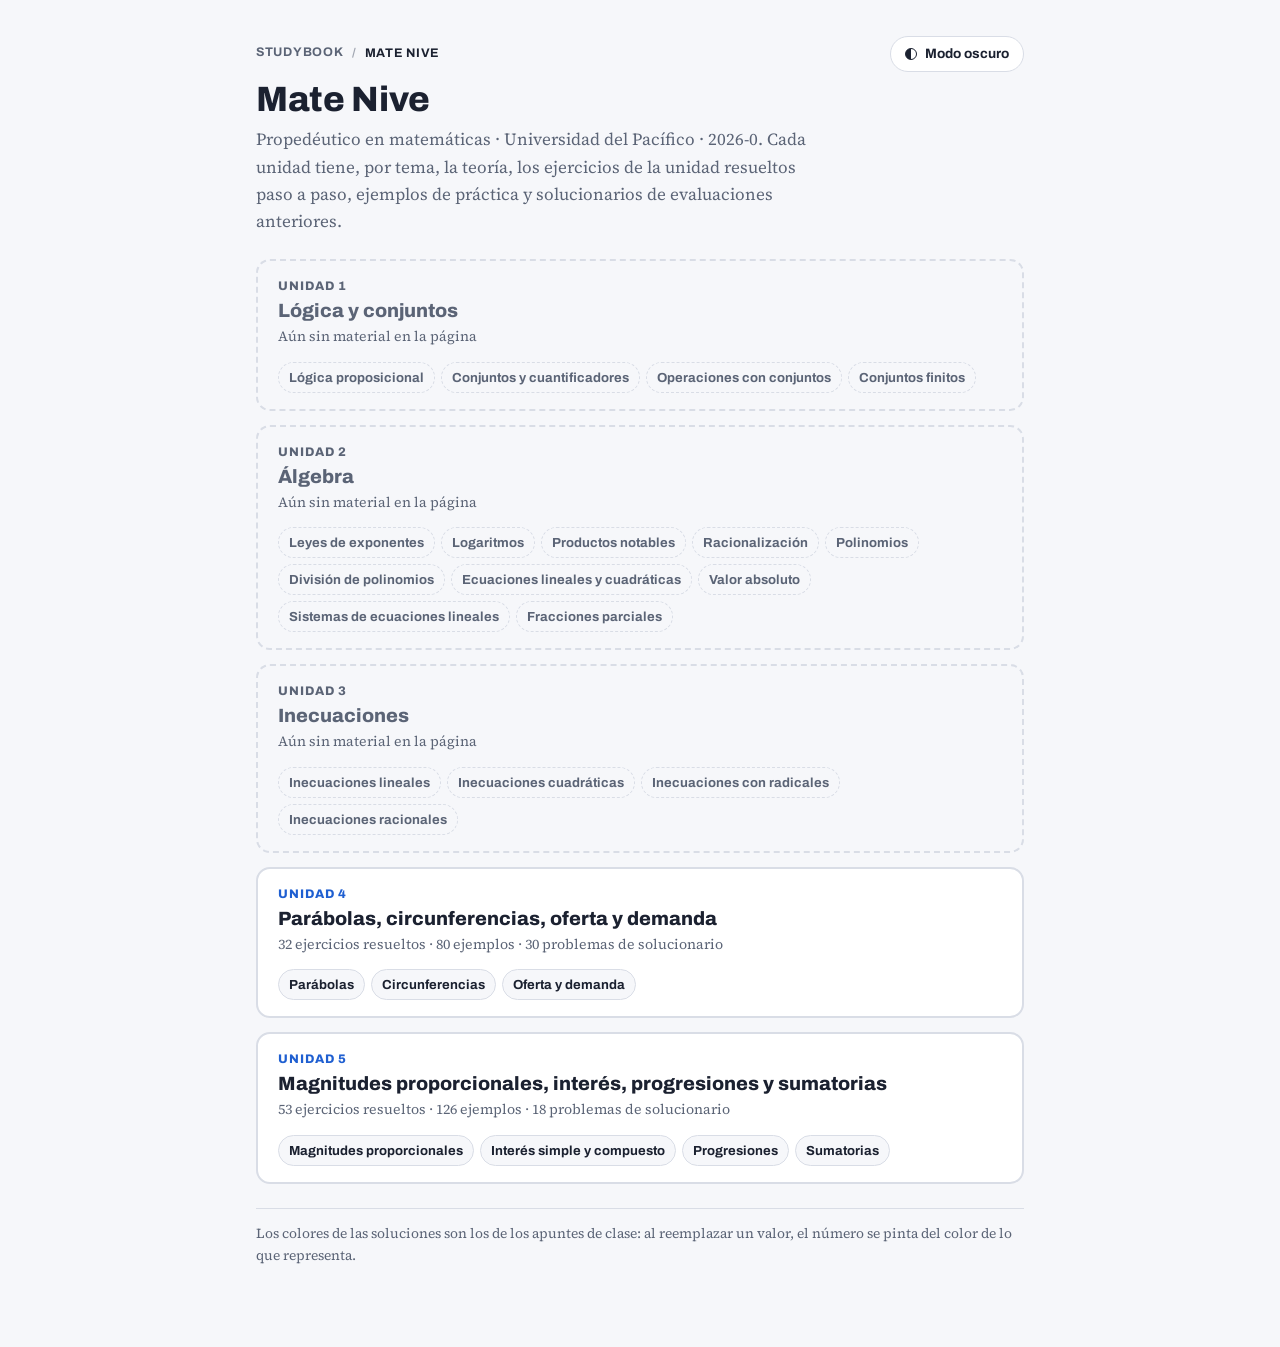
==== docs/mate-nive/index.html @ cac7fc8d "Crear Studybook: portada de cursos, Mate Nive por unidades y Unidad 5 completa con progresiones y su" ====
<!doctype html>
<html lang="es">
<head>
<meta charset="utf-8">
<meta name="viewport" content="width=device-width, initial-scale=1">
<title>Mate Nive · Studybook</title>
<meta name="description" content="Mate Nive (propedéutico en matemáticas 2026-0): unidades con teoría, ejercicios resueltos paso a paso con los colores de clase, ejemplos de práctica y solucionarios de evaluaciones anteriores.">
<meta name="author" content="Jose Vergara">
<meta name="robots" content="index, follow">
<link rel="canonical" href="https://divorcedlance.github.io/studybook/mate-nive/">
<meta name="theme-color" content="#f6f7fa" id="meta-theme">
<link rel="icon" href="../assets/favicon.svg" type="image/svg+xml">
<link rel="icon" href="../assets/favicon-32.png" type="image/png" sizes="32x32">
<link rel="apple-touch-icon" href="../assets/apple-touch-icon.png">
<link rel="manifest" href="../site.webmanifest">
<meta property="og:type" content="website">
<meta property="og:locale" content="es_PE">
<meta property="og:site_name" content="Studybook">
<meta property="og:title" content="Mate Nive · Studybook">
<meta property="og:description" content="Propedéutico en matemáticas 2026-0: teoría, ejercicios resueltos, ejemplos y solucionarios por unidad.">
<meta property="og:url" content="https://divorcedlance.github.io/studybook/mate-nive/">
<meta property="og:image" content="https://divorcedlance.github.io/studybook/assets/og-image.png">
<meta property="og:image:width" content="1200">
<meta property="og:image:height" content="630">
<meta property="og:image:alt" content="Studybook: teoría, ejercicios resueltos y solucionarios">
<meta name="twitter:card" content="summary_large_image">
<meta name="twitter:title" content="Mate Nive · Studybook">
<meta name="twitter:description" content="Propedéutico en matemáticas 2026-0: teoría, ejercicios resueltos, ejemplos y solucionarios por unidad.">
<meta name="twitter:image" content="https://divorcedlance.github.io/studybook/assets/og-image.png">
<link rel="preconnect" href="https://fonts.googleapis.com">
<link rel="stylesheet" href="https://fonts.googleapis.com/css2?family=Archivo:wght@500;700;800&family=Source+Serif+4:ital,opsz,wght@0,8..60,400;0,8..60,600;1,8..60,400&display=swap">
<link rel="stylesheet" href="../css/study.css">
<script>
var t='light';try{var g=localStorage.getItem('tema');if(g==='light'||g==='dark')t=g;}catch(e){}document.documentElement.setAttribute('data-theme',t);
</script>
</head>
<body>
<div class="wrap">
<header>
  <div class="top">
    <nav class="crumbs" aria-label="Ruta"><a href="../index.html">Studybook</a><span class="sep" aria-hidden="true">/</span><span aria-current="page">Mate Nive</span></nav>
    <button class="theme-btn" id="theme-btn" type="button"><span class="ic" aria-hidden="true"></span><span id="theme-txt">Modo oscuro</span></button>
  </div>
  <h1>Mate Nive</h1>
  <p class="lead">Propedéutico en matemáticas · Universidad del Pacífico · 2026-0. Cada unidad tiene, por tema, la teoría, los ejercicios de la unidad resueltos paso a paso, ejemplos de práctica y solucionarios de evaluaciones anteriores.</p>
</header>

<!-- sb:course-units --><ol class="ucards"><li class="ucard soon"><div class="ucard-main"><span class="u-n">Unidad 1</span><span class="u-title">Lógica y conjuntos</span><span class="u-meta">Aún sin material en la página</span></div><ul class="u-topics"><li><span>Lógica proposicional</span></li><li><span>Conjuntos y cuantificadores</span></li><li><span>Operaciones con conjuntos</span></li><li><span>Conjuntos finitos</span></li></ul></li><li class="ucard soon"><div class="ucard-main"><span class="u-n">Unidad 2</span><span class="u-title">Álgebra</span><span class="u-meta">Aún sin material en la página</span></div><ul class="u-topics"><li><span>Leyes de exponentes</span></li><li><span>Logaritmos</span></li><li><span>Productos notables</span></li><li><span>Racionalización</span></li><li><span>Polinomios</span></li><li><span>División de polinomios</span></li><li><span>Ecuaciones lineales y cuadráticas</span></li><li><span>Valor absoluto</span></li><li><span>Sistemas de ecuaciones lineales</span></li><li><span>Fracciones parciales</span></li></ul></li><li class="ucard soon"><div class="ucard-main"><span class="u-n">Unidad 3</span><span class="u-title">Inecuaciones</span><span class="u-meta">Aún sin material en la página</span></div><ul class="u-topics"><li><span>Inecuaciones lineales</span></li><li><span>Inecuaciones cuadráticas</span></li><li><span>Inecuaciones con radicales</span></li><li><span>Inecuaciones racionales</span></li></ul></li><li class="ucard"><a class="ucard-main" href="unidad-4.html"><span class="u-n">Unidad 4</span><span class="u-title">Parábolas, circunferencias, oferta y demanda</span><span class="u-meta">32 ejercicios resueltos · 80 ejemplos · 30 problemas de solucionario</span></a><ul class="u-topics"><li><a href="unidad-4.html#parabolas">Parábolas</a></li><li><a href="unidad-4.html#circunferencias">Circunferencias</a></li><li><a href="unidad-4.html#oferta-demanda">Oferta y demanda</a></li></ul></li><li class="ucard"><a class="ucard-main" href="unidad-5.html"><span class="u-n">Unidad 5</span><span class="u-title">Magnitudes proporcionales, interés, progresiones y sumatorias</span><span class="u-meta">53 ejercicios resueltos · 126 ejemplos · 18 problemas de solucionario</span></a><ul class="u-topics"><li><a href="unidad-5.html#magnitudes">Magnitudes proporcionales</a></li><li><a href="unidad-5.html#interes">Interés simple y compuesto</a></li><li><a href="unidad-5.html#progresiones">Progresiones</a></li><li><a href="unidad-5.html#sumatorias">Sumatorias</a></li></ul></li></ol><!-- /sb:course-units -->

<p class="foot">Los colores de las soluciones son los de los apuntes de clase: al reemplazar un valor, el número se pinta del color de lo que representa.</p>
</div>
<script src="../js/home.js"></script>
</body>
</html>
---- docs/css/study.css ----
/* Layout: columna de cuaderno (~800px). Arriba: selector de tema. Debajo: pestañas Teoría / Ejercicios. Colores = colores de los apuntes. */
:root{
  --paper:#f6f7fa; --sheet:#ffffff; --ink:#1b2130; --muted:#5b6476; --rule:#d9dde6; --grid:#e8ebf1;
  --blue:#1f5fd1; --orange:#e2670f; --purple:#8a2fb5; --green:#1d8a55; --magenta:#d21f8c; --red:#c42d3a; --amber:#a86a00;
  --yellow:#f2c200; --hl-yellow:#ffe45c; --hl-cyan:#8fe3f5;
  --blue-soft:#e6eefc; --red-soft:#fbe9eb; --amber-soft:#fbf1dc; --green-soft:#e3f4ea; --purple-soft:#f3e8f9;
  --f-display:"Archivo","Helvetica Neue",Arial,sans-serif;
  --f-body:"Source Serif 4",Georgia,"Times New Roman",serif;
  color-scheme:light;
}
@media (prefers-color-scheme: dark){:root:not([data-theme="light"]){
  --paper:#11141b; --sheet:#181c25; --ink:#e4e8f1; --muted:#9aa3b5; --rule:#2c3240; --grid:#232835;
  --blue:#6c9cff; --orange:#ff9a52; --purple:#c58af0; --green:#4fc78a; --magenta:#ff6fc2; --red:#ff7a84; --amber:#e9b24a;
  --yellow:#e9c13a; --hl-yellow:#6b5a12; --hl-cyan:#16525e;
  --blue-soft:#1b2a47; --red-soft:#3b1e23; --amber-soft:#362a12; --green-soft:#16301f; --purple-soft:#2e1f3b;
  color-scheme:dark}}
:root[data-theme="dark"]{
  --paper:#11141b; --sheet:#181c25; --ink:#e4e8f1; --muted:#9aa3b5; --rule:#2c3240; --grid:#232835;
  --blue:#6c9cff; --orange:#ff9a52; --purple:#c58af0; --green:#4fc78a; --magenta:#ff6fc2; --red:#ff7a84; --amber:#e9b24a;
  --yellow:#e9c13a; --hl-yellow:#6b5a12; --hl-cyan:#16525e;
  --blue-soft:#1b2a47; --red-soft:#3b1e23; --amber-soft:#362a12; --green-soft:#16301f; --purple-soft:#2e1f3b;
  color-scheme:dark}
*{box-sizing:border-box}
body{margin:0;background:var(--paper);color:var(--ink);font-family:var(--f-body);font-size:17px;line-height:1.6}
.wrap{max-width:800px;margin:0 auto;padding:36px 16px 80px;display:flex;flex-direction:column;gap:24px}
h1,h2,h3,h4,.label,button{font-family:var(--f-display)}
h1,h2,h3,h4{text-wrap:balance;margin:0}
h1{font-size:2.2rem;line-height:1.1;font-weight:800;letter-spacing:-.01em}
h2{font-size:1.5rem;font-weight:800}
h3{font-size:1.12rem;font-weight:700}
h4{font-size:1rem;font-weight:700}
p{margin:0}
.label{font-size:.75rem;letter-spacing:.08em;text-transform:uppercase;color:var(--muted);font-weight:700}
.lead{color:var(--muted);max-width:64ch}
header{display:flex;flex-direction:column;gap:8px}
.top{display:flex;flex-wrap:wrap;align-items:center;justify-content:space-between;gap:8px 16px}
.theme-btn{all:unset;box-sizing:border-box;cursor:pointer;display:inline-flex;align-items:center;gap:8px;font-family:var(--f-display);font-weight:700;font-size:.85rem;color:var(--ink);background:var(--sheet);border:1.5px solid var(--rule);border-radius:999px;padding:6px 14px}
.theme-btn:hover{border-color:var(--muted)}
.theme-btn:focus-visible{outline:2px solid var(--blue);outline-offset:2px}
.theme-btn .ic{width:12px;height:12px;border-radius:50%;border:1.5px solid var(--ink);background:linear-gradient(90deg,var(--ink) 50%,transparent 50%)}

.topics{display:flex;gap:12px}
.topics .topic{flex:1 1 0;max-width:calc((100% - 24px)/3)}
.units{display:flex;gap:6px;background:var(--sheet);border:1px solid var(--rule);border-radius:12px;padding:5px}
.unit{all:unset;box-sizing:border-box;cursor:pointer;flex:1 1 0;display:flex;flex-direction:column;gap:1px;padding:8px 14px;border-radius:9px;min-width:0}
.unit .u-n{font-family:var(--f-display);font-weight:800;font-size:1rem}
.unit .u-t{font-size:.84rem;color:var(--muted)}
.unit:hover{background:var(--paper)}
.unit[aria-pressed="true"]{background:var(--ink);color:var(--paper)}
.unit[aria-pressed="true"] .u-t{color:var(--paper);opacity:.8}
.unit:focus-visible{outline:2px solid var(--blue);outline-offset:2px}
.topic{all:unset;box-sizing:border-box;cursor:pointer;background:var(--sheet);border:2px solid var(--rule);border-radius:12px;padding:14px 16px;display:flex;flex-direction:column;gap:4px;min-width:0}
.topic .t-name{font-weight:800;font-size:1.08rem}
.topic .t-sub{font-family:var(--f-body);font-size:.88rem;color:var(--muted)}
.topic:hover{border-color:var(--muted)}
.topic:focus-visible{outline:2px solid var(--blue);outline-offset:2px}
.topic[aria-pressed="true"]{border-color:var(--ink);box-shadow:0 3px 0 var(--ink)}


.tabs{display:flex;gap:4px;border-bottom:2px solid var(--ink)}
.tab{all:unset;cursor:pointer;font-weight:700;font-size:.98rem;padding:9px 16px;border-radius:8px 8px 0 0;color:var(--muted);border:2px solid transparent;border-bottom:none;margin-bottom:-2px}
.tab[aria-selected="true"]{color:var(--ink);background:var(--paper);border-color:var(--ink);border-bottom:2px solid var(--paper)}
.tab:focus-visible{outline:2px solid var(--blue);outline-offset:2px}
.panel{display:flex;flex-direction:column;gap:18px}
.wrap>*,.panel>*{min-width:0;max-width:100%}
[hidden]{display:none!important}

.legend{display:flex;flex-wrap:wrap;gap:6px 16px;font-size:.9rem;color:var(--muted);background:var(--sheet);border:1px solid var(--rule);border-radius:10px;padding:10px 14px}
.legend span{display:inline-flex;align-items:center;gap:6px}
.dot{width:11px;height:11px;border-radius:50%;display:inline-block}
.sw{width:22px;height:12px;border-radius:3px;display:inline-block}
.legend .note{flex-basis:100%;display:block;color:var(--ink);font-size:.9rem}

.box{background:var(--sheet);border:1px solid var(--rule);border-radius:10px;padding:18px 20px;display:flex;flex-direction:column;gap:10px;min-width:0}
.box ol,.box ul{margin:0;padding-left:1.25em;display:flex;flex-direction:column;gap:6px}
.steps-box{background:var(--blue-soft);border-radius:10px;padding:14px 18px}
.steps-box ol{margin:0;padding-left:1.25em;display:flex;flex-direction:column;gap:4px}
.math{overflow-x:auto;overflow-y:hidden;max-width:100%}

article.ej{background:var(--sheet);border:1px solid var(--rule);border-radius:10px;padding:18px 20px 20px;display:flex;flex-direction:column;gap:12px;min-width:0;scroll-margin-top:16px}
.ej-head{display:flex;flex-wrap:wrap;align-items:baseline;gap:8px 12px}
.num{font-family:var(--f-display);font-weight:800;font-size:1.25rem}
.chip{font-family:var(--f-display);font-weight:700;font-size:.72rem;letter-spacing:.04em;text-transform:uppercase;padding:3px 9px;border-radius:999px;border:1px solid currentColor;white-space:nowrap}
.sim-btn{all:unset;box-sizing:border-box;cursor:pointer;margin-left:auto;font-family:var(--f-display);font-weight:700;font-size:.8rem;color:var(--blue);background:var(--blue-soft);border:1.5px solid transparent;border-radius:999px;padding:4px 12px;white-space:nowrap}
.sim-btn:hover{border-color:var(--blue)}
.sim-btn:focus-visible{outline:2px solid var(--blue);outline-offset:2px}
article.ej.flash{box-shadow:0 0 0 3px var(--blue)}
.tabs{overflow-x:auto;overflow-y:hidden}
.tab{white-space:nowrap}
.cc-sub{margin-top:10px;padding-top:12px;border-top:1px solid var(--rule);font-size:1.15rem}
.teo-btn{all:unset;box-sizing:border-box;cursor:pointer;margin-left:auto;font-family:var(--f-display);font-weight:700;font-size:.8rem;color:var(--purple);background:var(--purple-soft);border:1.5px solid transparent;border-radius:999px;padding:4px 12px;white-space:nowrap}
.teo-btn:hover,.teo-btn[aria-expanded="true"]{border-color:var(--purple)}
.teo-btn:focus-visible{outline:2px solid var(--purple);outline-offset:2px}
.head-btns{margin-left:auto;display:flex;flex-wrap:wrap;justify-content:flex-end;gap:6px}
.head-btns .teo-btn,.head-btns .sim-btn{margin-left:0}
.box > .box-link{align-self:flex-start;margin-left:0;margin-top:4px}
.ex-group{font-size:1.2rem;padding-top:14px;border-top:2px solid var(--ink);scroll-margin-top:16px}
.teo-card{position:fixed;z-index:60;width:min(460px,calc(100vw - 24px));max-height:min(70vh,580px);overflow:auto;background:var(--sheet);color:var(--ink);border:1.5px solid var(--purple);border-radius:12px;box-shadow:0 14px 36px rgba(15,20,30,.22);padding:12px 16px 14px;display:flex;flex-direction:column;gap:10px;font-size:.92rem}
.teo-card[hidden]{display:none!important}
.teo-card .teo-top{display:flex;align-items:center;justify-content:space-between;position:sticky;top:-12px;background:var(--sheet);padding-top:2px;z-index:1}
.teo-close{all:unset;cursor:pointer;font-size:1.4rem;line-height:1;padding:2px 8px;border-radius:6px;color:var(--muted)}
.teo-close:hover,.teo-close:focus-visible{color:var(--ink);outline:2px solid var(--purple)}
.teo-body{display:flex;flex-direction:column;gap:10px}
.teo-body section{display:flex;flex-direction:column;gap:8px}
.teo-body section + section{border-top:1px solid var(--rule);padding-top:10px}
.teo-body h2{font-size:1.05rem}
.teo-body ol,.teo-body ul{margin:0;padding-left:1.25em;display:flex;flex-direction:column;gap:4px}
.teo-card .teo-go{margin-left:0;align-self:flex-start}

.plan-box{border-left:3px solid var(--purple);background:var(--purple-soft);border-radius:0 8px 8px 0;padding:10px 14px}
.plan-box .plan-t{font-family:var(--f-display);font-weight:700;font-size:.85rem;color:var(--purple);margin-bottom:6px}
.plan-box ul{margin:0;padding-left:1.15em;display:flex;flex-direction:column;gap:6px}
/* tablas de magnitudes */
.mtab-wrap{overflow-x:auto;max-width:100%;display:flex;justify-content:center}
table.mtab{width:auto;min-width:0;margin:4px auto;font-size:.95rem}
.mtab th,.mtab td{padding:6px 12px;text-align:center;border-bottom:1px solid var(--rule);white-space:nowrap;vertical-align:bottom}
.mtab thead th{font-family:var(--f-display);font-size:.82rem;font-weight:700;text-transform:none;letter-spacing:0;color:var(--ink)}
.mtab .tag{display:block;font-size:.68rem;letter-spacing:.08em;font-weight:800;margin-bottom:2px}
.mtab .k-dp{color:var(--blue)} .mtab .k-ip{color:var(--orange)}
.mtab .box-ref{border:1.5px solid var(--ink);border-radius:4px;padding:2px 6px}
.mtab tbody th{font-family:var(--f-display);font-size:.82rem;color:var(--muted);text-align:left;white-space:nowrap;text-transform:none;letter-spacing:0}
/* lectura del enunciado */
.lect{background:var(--paper);border:1px solid var(--rule);border-radius:8px;padding:10px 14px;line-height:2;font-size:.97rem}
.u{padding:0 1px;border-bottom:2.5px solid currentColor}
.u-az{color:var(--blue)} .u-na{color:var(--orange)} .u-ve{color:var(--green)} .u-ma{color:var(--magenta)} .u-mo{color:var(--purple)}
.u .u{border-bottom-style:dotted}
.n{font-weight:700;border:1.5px solid currentColor;border-bottom-width:1.5px;border-radius:4px;padding:0 4px}
@media (max-width:560px){.mtab th,.mtab td{padding:5px 7px}.mtab thead th{font-size:.74rem}}
.chip.ok{color:var(--green);background:var(--green-soft)}
.chip.bad{color:var(--red);background:var(--red-soft)}
.chip.warnc{color:var(--amber);background:var(--amber-soft)}
.enun{color:var(--muted);font-style:italic;font-size:.95rem;border-left:3px solid var(--rule);padding-left:12px}
.sol{display:flex;flex-direction:column;gap:9px;min-width:0}
.paso{font-family:var(--f-display);font-weight:700;font-size:.93rem;letter-spacing:.01em;color:var(--muted);margin-top:6px}
.resp{background:var(--blue-soft);border-radius:8px;padding:10px 14px}
.resp b{display:block;font-family:var(--f-display);font-size:.76rem;letter-spacing:.06em;text-transform:uppercase;color:var(--blue);margin-bottom:2px}
.err{background:var(--red-soft);border-radius:8px;padding:10px 14px;font-size:.95rem}
.err b{color:var(--red);font-family:var(--f-display)}
.warn{background:var(--amber-soft);border-radius:8px;padding:10px 14px;font-size:.95rem}
.warn b{color:var(--amber);font-family:var(--f-display)}
.jump{display:flex;flex-wrap:wrap;gap:6px}
.jump button{all:unset;cursor:pointer;font-weight:700;font-size:.85rem;min-width:30px;text-align:center;padding:5px 8px;border-radius:6px;border:1.5px solid var(--rule);background:var(--sheet)}
.jump button.bad{border-color:var(--red);color:var(--red)}
.jump button.warnc{border-color:var(--amber);color:var(--amber)}
.jump button:hover,.jump button:focus-visible{outline:2px solid var(--blue);outline-offset:1px}
.tbl{overflow-x:auto}
table{border-collapse:collapse;width:100%;font-size:.93rem;min-width:520px}
th,td{text-align:left;vertical-align:top;padding:8px 10px;border-bottom:1px solid var(--rule)}
th{font-family:var(--f-display);font-size:.76rem;letter-spacing:.06em;text-transform:uppercase;color:var(--muted)}
td:first-child{white-space:nowrap;font-family:var(--f-display);font-weight:700}
.plot svg{display:block;width:100%;max-width:520px;height:auto;margin:4px auto 0}

/* dificultad */
.dif{display:inline-flex;align-items:flex-end;gap:2px;font-family:var(--f-display);font-weight:700;font-size:.72rem;letter-spacing:.04em;text-transform:uppercase;white-space:nowrap;color:var(--dc);align-self:center}
.dif i{display:inline-block;width:5px;border-radius:1.5px;background:var(--dc);opacity:.22}
.dif i:nth-child(1){height:6px} .dif i:nth-child(2){height:9px} .dif i:nth-child(3){height:12px;margin-right:5px}
.dif.d1 i:nth-child(1),.dif.d2 i:nth-child(-n+2),.dif.d3 i{opacity:1}
.dif.d1{--dc:var(--green)} .dif.d2{--dc:var(--amber)} .dif.d3{--dc:var(--red)}
.dif-leg{font-size:.85rem;color:var(--muted);display:flex;flex-wrap:wrap;align-items:center;gap:4px 10px;margin:0}
.dif-leg .dif-leg-t{font-weight:700;color:var(--ink)}
.dif-leg .it{display:inline-flex;align-items:center;gap:6px}
.box .dif-leg{margin-top:8px}
/* solucionarios */
.chip.src{color:var(--ink);background:var(--paper);border-color:var(--rule);text-transform:none;letter-spacing:.01em}
.grp-note{color:var(--muted);font-size:.9rem;margin-top:-6px}
.jump button.jump-g{font-weight:700;border-color:var(--ink)}
.enun table.mini{border-collapse:collapse;margin:8px 0;font-style:normal;width:auto;min-width:0}
.enun table.mini th{font-family:inherit;font-size:.9rem;text-transform:none;letter-spacing:0;font-weight:700;color:var(--ink);background:var(--paper)}
.enun table.mini th,.enun table.mini td{border:1px solid var(--rule);padding:3px 12px;text-align:center}
.tab-short{display:none}
/* aspa simple: x debajo de x², factores de c debajo de c; la factorización con su "= 0" alineado */
.aspa-wrap{overflow-x:auto;max-width:100%;display:flex;justify-content:center;padding-block:4px}
.aspa2{display:grid;grid-template-columns:repeat(6,auto);grid-template-rows:repeat(6,auto);column-gap:8px;row-gap:4px;align-items:center;font-size:1.08rem}
.aspa2 .a-pre{grid-column:1;grid-row:1;justify-self:end}
.aspa2 .a-lead{grid-column:2;grid-row:1;justify-self:center}
.aspa2 .a-mid{grid-column:3;grid-row:1;justify-self:center}
.aspa2 .a-c{grid-column:4;grid-row:1;justify-self:center}
.aspa2 .a-eq{grid-column:5;grid-row:1;justify-self:start}
.aspa2 .a-v1{grid-column:2;grid-row:2;justify-self:center}
.aspa2 .a-v2{grid-column:2;grid-row:3;justify-self:center}
.aspa2 svg.cross{grid-column:3;grid-row:2 / span 2;justify-self:center;width:54px;height:100%;min-height:46px}
.aspa2 svg.cross line{stroke:var(--muted);stroke-width:1.6}
.aspa2 .a-r1{grid-column:4;grid-row:2;justify-self:center}
.aspa2 .a-r2{grid-column:4;grid-row:3;justify-self:center}
.aspa2 .a-chk{grid-column:6;grid-row:2 / span 2;padding-left:20px;color:var(--muted);font-size:.92rem;white-space:nowrap}
.aspa2 .a-fac{grid-column:1 / 5;grid-row:4;justify-self:end;margin-top:8px}
.aspa2 .a-eq2{grid-column:5;grid-row:4;justify-self:start;margin-top:8px}
.aspa2 .a-roots{grid-column:1 / 6;grid-row:5;justify-self:center;margin-top:6px}
.aspa2 .a-pts{grid-column:1 / 6;grid-row:6;justify-self:center}
.math mjx-container[display="true"]{margin:.45em 0!important}
/* dibujos de planteamiento */
.fig{margin:4px 0;display:flex;flex-direction:column;align-items:center;gap:6px}
.fig svg.sk{width:100%;max-width:520px;height:auto;display:block}
.fig figcaption{font-size:.92rem;color:var(--muted);text-align:center;max-width:60ch}
svg.sk .sk-area{fill:var(--green);fill-opacity:.14;stroke:none}
svg.sk .sk-dato{fill:none;stroke:var(--magenta);stroke-width:4;stroke-linecap:round}
svg.sk .sk-thin{fill:none;stroke:var(--muted);stroke-width:1.4}
svg.sk .sk-dash{stroke:var(--muted);stroke-width:1.4;stroke-dasharray:5 4}
svg.sk .sk-radio{stroke:var(--blue);stroke-width:2;stroke-dasharray:5 4}
svg.sk line.sk-na{stroke:var(--orange);stroke-width:2.2}
svg.sk .sk-circ{fill:none;stroke:var(--ink);stroke-width:2}
svg.sk .sk-deck{stroke:var(--ink);stroke-width:5;stroke-linecap:round}
svg.sk .sk-torre{fill:var(--muted)}
svg.sk .sk-cable{fill:none;stroke:var(--ink);stroke-width:2.4}
svg.sk .sk-rio{fill:none;stroke:var(--blue);stroke-width:1.6;opacity:.6}
svg.sk .sk-dot-az{fill:var(--blue)} svg.sk .sk-dot-ma{fill:var(--magenta)} svg.sk .sk-dot-ink{fill:var(--ink)}
svg.sk .sk-t{font-family:var(--f-display);font-weight:700;font-size:16px;fill:var(--ink);paint-order:stroke;stroke:var(--sheet);stroke-width:4px;stroke-linejoin:round}
svg.sk .sk-var{font-style:italic;font-family:var(--f-body);font-size:19px}
svg.sk .sk-az{fill:var(--blue)} svg.sk text.sk-na{fill:var(--orange)} svg.sk .sk-ma{fill:var(--magenta)}
svg.sk .sk-ve{fill:var(--green)} svg.sk .sk-dt{fill:var(--magenta)}
svg.sk.sk-tl .sk-t{font-size:20px} svg.sk.sk-tl .sk-cap{font-size:17px}
.n{white-space:nowrap}
@media (max-width:560px){.mtab-wrap.d-only{display:none}}
svg.sk .sk-bar-az{fill:var(--blue);fill-opacity:.2;stroke:var(--blue);stroke-width:2}
svg.sk .sk-bar-na{fill:var(--orange);fill-opacity:.2;stroke:var(--orange);stroke-width:2}
svg.sk .sk-cap{font-size:14px;font-weight:600;fill:var(--muted)}
@media (max-width:600px){.aspa2 .a-chk{grid-column:1 / -1;grid-row:7;justify-self:center;padding-left:0;margin-top:6px;white-space:normal;text-align:center;width:0;min-width:100%}}
.t-az{color:var(--blue);font-weight:600} .t-na{color:var(--orange);font-weight:600} .t-mo{color:var(--purple);font-weight:600} .t-ve{color:var(--green);font-weight:600} .t-ma{color:var(--magenta);font-weight:600}
.hl-am{background:var(--hl-yellow);padding:0 3px;border-radius:3px} .hl-ce{background:var(--hl-cyan);padding:0 3px;border-radius:3px}
/* colores dentro de las fórmulas (MathJax SVG) */
mjx-container [fill="blue"]{fill:var(--blue)} mjx-container [stroke="blue"]{stroke:var(--blue)}
mjx-container [fill="darkorange"]{fill:var(--orange)} mjx-container [stroke="darkorange"]{stroke:var(--orange)}
mjx-container [fill="purple"]{fill:var(--purple)} mjx-container [stroke="purple"]{stroke:var(--purple)}
mjx-container [fill="green"]{fill:var(--green)} mjx-container [stroke="green"]{stroke:var(--green)}
mjx-container [fill="magenta"]{fill:var(--magenta)} mjx-container [stroke="magenta"]{stroke:var(--magenta)}
mjx-container rect[fill="yellow"]{fill:var(--hl-yellow)}
mjx-container rect[fill="cyan"]{fill:var(--hl-cyan)}
:focus-visible{outline:2px solid var(--blue);outline-offset:2px}
@media (max-width:480px){body{font-size:16px} h1{font-size:1.8rem} article.ej,.box{padding:14px} .tab{padding:8px 11px;font-size:.92rem}}
@media (prefers-reduced-motion: reduce){*{scroll-behavior:auto!important}}

/* ---------- fórmulas: versión de celular y ajuste de ancho ---------- */
.math.m-only{display:none}
.math.scrolls{-webkit-mask-image:linear-gradient(90deg,#000 calc(100% - 28px),transparent);mask-image:linear-gradient(90deg,#000 calc(100% - 28px),transparent);padding-bottom:4px}
/* ---------- tarjeta arrastrable ---------- */
.teo-card .teo-top{cursor:grab;user-select:none;-webkit-user-select:none;touch-action:none;gap:8px;justify-content:flex-start}
.teo-card.dragging .teo-top{cursor:grabbing}
.teo-card .teo-top .teo-close{margin-left:auto}
.teo-grip{width:14px;height:18px;flex:none;background-image:radial-gradient(circle,var(--muted) 1.4px,transparent 1.6px);background-size:7px 6px;opacity:.8}
.teo-hint{font-size:.72rem;color:var(--muted);font-family:var(--f-body);font-style:italic}
.teo-card.pinned{border-width:2px}
@media (max-width:560px){
  body{font-size:16px}
  .wrap{gap:16px;padding-block:20px 64px}
  .top{flex-wrap:nowrap;align-items:flex-start}
  .top .label{font-size:.66rem;line-height:1.5;min-width:0}
  .theme-btn{padding:5px 10px;font-size:.78rem;white-space:nowrap;flex:none}
  h1{font-size:1.55rem}
  header .lead{font-size:.92rem}
  .topics{gap:8px}
  .topics .topic{max-width:none}
  .unit{padding:7px 10px}
  .unit .u-t{font-size:.74rem;line-height:1.3}
  .topic{padding:10px 8px;border-radius:10px;text-align:center;justify-content:center}
  .topic .t-name{font-size:.86rem;line-height:1.25}
  .topic .t-sub{display:none}
  .tabs{gap:2px;overflow:visible}
  .tab{flex:1;text-align:center;padding:8px 4px;font-size:.88rem}
  .tab-long{display:none}
  .tab-short{display:inline}
  .dif-leg{font-size:.8rem;flex-direction:column;align-items:flex-start;gap:4px}
  .ej-head h3{flex:1 1 200px}
  .tab-n{font-size:.78em;opacity:.8}
  .legend{font-size:.82rem;padding:8px 12px}
  article.ej,.box{padding:14px 12px}
  .ej-head{gap:6px 10px}
  .ej-head h3{font-size:1rem}
  .head-btns{margin-left:0;width:100%;justify-content:flex-start}
  .sim-btn,.teo-btn{font-size:.76rem;padding:5px 11px}
  .enun{font-size:.9rem;padding-left:10px}
  .paso{font-size:.86rem}
  .math.d-only{display:none}
  .math.m-only{display:block}
  .resp,.err,.warn{padding:10px 12px}
  .jump{gap:5px}
  .jump button{min-width:36px;padding:7px 6px}
  /* tablas de errores como tarjetas */
  .tbl table{min-width:0}
  .tbl thead{display:none}
  .tbl table,.tbl tbody,.tbl tr,.tbl td{display:block;width:100%}
  .tbl tr{border:1px solid var(--rule);border-radius:8px;padding:8px 10px;margin-bottom:8px}
  .tbl td{border:none;padding:3px 0;white-space:normal}
  .tbl td:first-child{font-size:.95rem}
  .tbl td:first-child::before{content:"Ejercicio "}
  .tbl td[data-label]:not(:first-child)::before{content:attr(data-label) ": ";display:block;font-family:var(--f-display);font-size:.7rem;letter-spacing:.06em;text-transform:uppercase;color:var(--muted)}
  .aspa2{font-size:1rem;column-gap:6px}
  .teo-card{width:calc(100vw - 24px);max-height:62vh}
}

/* ===================== Studybook: navegación general ===================== */
.crumbs{display:flex;flex-wrap:wrap;align-items:center;gap:2px 8px;font-family:var(--f-display);font-size:.78rem;font-weight:700;letter-spacing:.06em;text-transform:uppercase;color:var(--muted);min-width:0}
.crumbs a{color:var(--muted);text-decoration:none;border-bottom:1.5px solid transparent}
.crumbs a:hover{color:var(--ink);border-bottom-color:var(--rule)}
.crumbs a:focus-visible{outline:2px solid var(--blue);outline-offset:2px;border-radius:3px}
.crumbs .sep{opacity:.55}
.crumbs [aria-current]{color:var(--ink)}
.units{overflow-x:auto;scrollbar-width:thin}
a.unit{color:inherit;text-decoration:none}
.unit[aria-current="page"]{background:var(--ink);color:var(--paper)}
.unit[aria-current="page"] .u-t{color:var(--paper);opacity:.8}
.unit .u-t{overflow:hidden;text-overflow:ellipsis;white-space:nowrap}
.units .unit{min-width:9.5rem}
.tab[hidden]{display:none}

/* portada y página del curso */
.brand{display:flex;align-items:center;gap:10px;font-family:var(--f-display);font-weight:800;font-size:1rem;letter-spacing:.02em;color:var(--ink);text-decoration:none}
.brand img{width:26px;height:26px}
.ccards,.ucards{list-style:none;margin:0;padding:0;display:flex;flex-direction:column;gap:14px}
.ccard a{display:flex;flex-direction:column;gap:4px;background:var(--sheet);border:2px solid var(--rule);border-radius:14px;padding:20px 22px;color:inherit;text-decoration:none;box-shadow:0 3px 0 var(--rule)}
.ccard a:hover{border-color:var(--ink);box-shadow:0 3px 0 var(--ink)}
.ccard a:focus-visible{outline:2px solid var(--blue);outline-offset:3px}
.ccard .c-name{font-family:var(--f-display);font-weight:800;font-size:1.6rem;line-height:1.15}
.ccard .c-full{font-size:1.02rem}
.ccard .c-meta{font-size:.9rem;color:var(--muted)}
.ucard{background:var(--sheet);border:2px solid var(--rule);border-radius:14px;overflow:hidden}
.ucard-main{display:flex;flex-direction:column;gap:2px;padding:16px 20px 10px;color:inherit;text-decoration:none}
a.ucard-main:hover .u-title{text-decoration:underline;text-decoration-thickness:1.5px;text-underline-offset:3px}
a.ucard-main:focus-visible{outline:2px solid var(--blue);outline-offset:-4px;border-radius:12px}
.ucard .u-n{font-family:var(--f-display);font-weight:800;font-size:.78rem;letter-spacing:.08em;text-transform:uppercase;color:var(--blue)}
.ucard .u-title{font-family:var(--f-display);font-weight:800;font-size:1.2rem;line-height:1.25}
.ucard .u-meta{font-size:.88rem;color:var(--muted)}
.u-topics{list-style:none;margin:0;padding:4px 20px 16px;display:flex;flex-wrap:wrap;gap:6px}
.u-topics a,.u-topics span{display:inline-block;font-family:var(--f-display);font-weight:700;font-size:.82rem;padding:4px 10px;border-radius:999px;border:1.5px solid var(--rule);color:var(--ink);text-decoration:none;background:var(--paper)}
.u-topics a:hover{border-color:var(--ink)}
.u-topics a:focus-visible{outline:2px solid var(--blue);outline-offset:2px}
.ucard.soon{background:transparent;border-style:dashed}
.ucard.soon .u-n{color:var(--muted)}
.ucard.soon .u-title{color:var(--muted)}
.ucard.soon .u-topics span{color:var(--muted);background:transparent;border-style:dashed}
.foot{color:var(--muted);font-size:.86rem;border-top:1px solid var(--rule);padding-top:14px}
@media (max-width:560px){
  .crumbs{font-size:.66rem;letter-spacing:.04em}
  .units .unit{min-width:7.5rem}
  .ccard a{padding:16px}
  .ccard .c-name{font-size:1.35rem}
  .ucard-main{padding:14px 16px 8px}
  .u-topics{padding:4px 16px 14px}
}
/* con cuatro temas o más, en celular van de dos en dos */
@media (max-width:560px){.topics:has(.topic:nth-child(4)){flex-wrap:wrap}.topics:has(.topic:nth-child(4)) .topic{flex:1 1 calc(50% - 4px)}}
@media (min-width:561px){.topics:has(.topic:nth-child(4)) .topic{max-width:none}}
/* si la tabla no entra, que se pueda desplazar desde la primera columna (centrar sin recortar) */
.mtab-wrap{justify-content:safe center}
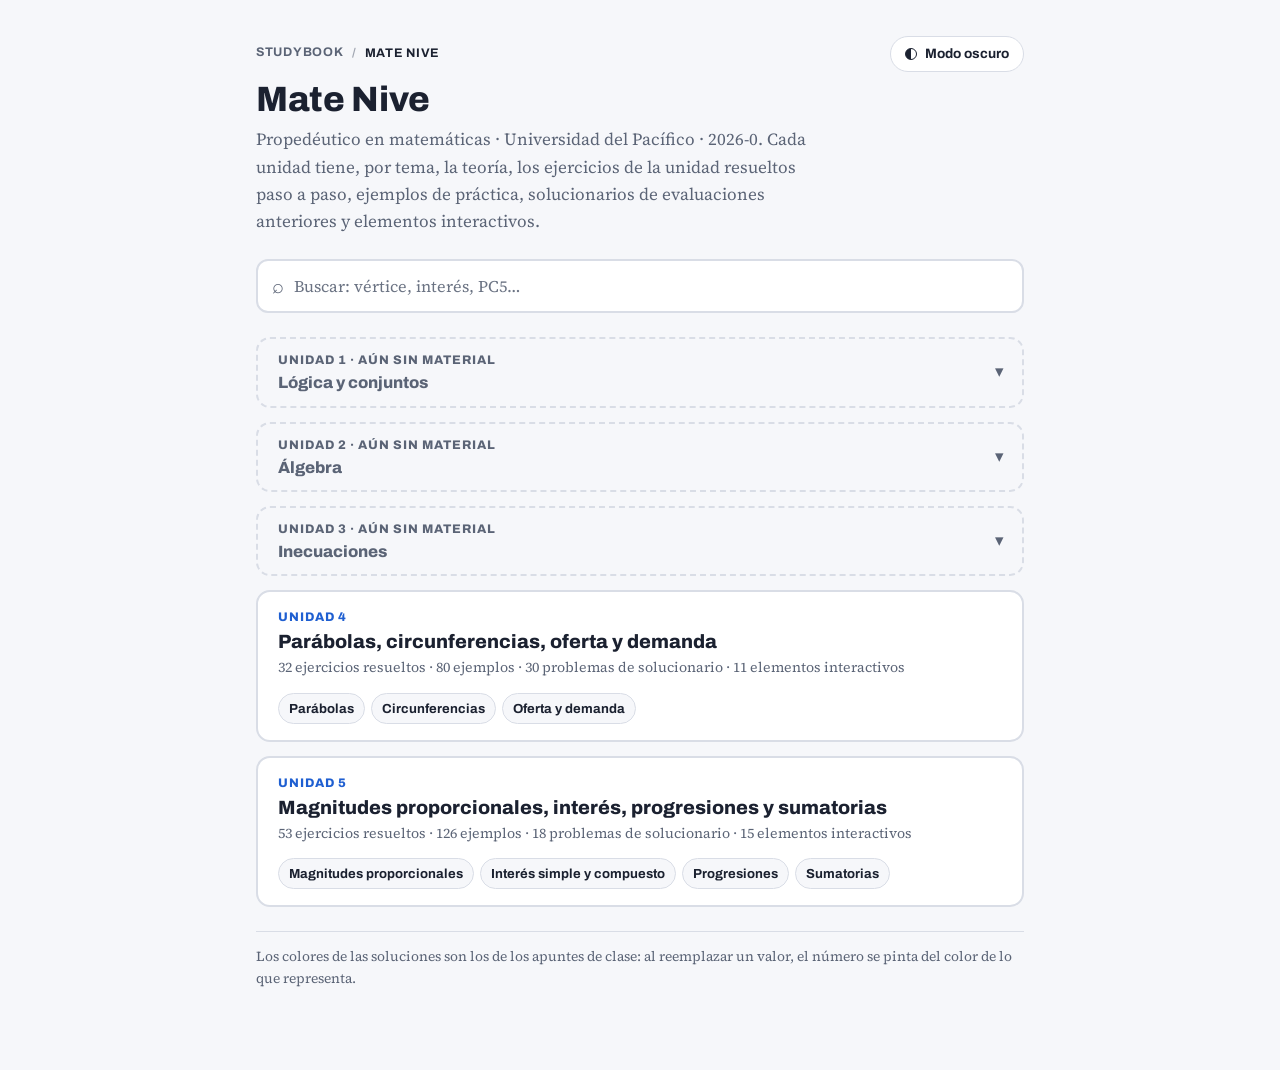
==== commit f6e92ee7: "Agregar la pestaña Interactivo, buscador y progreso de estudio - 26 elementos interactivos en los 7 " ====
--- a/docs/mate-nive/index.html
+++ b/docs/mate-nive/index.html
@@ -34,7 +34,7 @@
 var t='light';try{var g=localStorage.getItem('tema');if(g==='light'||g==='dark')t=g;}catch(e){}document.documentElement.setAttribute('data-theme',t);
 </script>
 </head>
-<body>
+<body data-root="../">
 <div class="wrap">
 <header>
   <div class="top">
@@ -42,13 +42,19 @@
     <button class="theme-btn" id="theme-btn" type="button"><span class="ic" aria-hidden="true"></span><span id="theme-txt">Modo oscuro</span></button>
   </div>
   <h1>Mate Nive</h1>
-  <p class="lead">Propedéutico en matemáticas · Universidad del Pacífico · 2026-0. Cada unidad tiene, por tema, la teoría, los ejercicios de la unidad resueltos paso a paso, ejemplos de práctica y solucionarios de evaluaciones anteriores.</p>
+  <p class="lead">Propedéutico en matemáticas · Universidad del Pacífico · 2026-0. Cada unidad tiene, por tema, la teoría, los ejercicios de la unidad resueltos paso a paso, ejemplos de práctica, solucionarios de evaluaciones anteriores y elementos interactivos.</p>
 </header>
 
-<!-- sb:course-units --><ol class="ucards"><li class="ucard soon"><div class="ucard-main"><span class="u-n">Unidad 1</span><span class="u-title">Lógica y conjuntos</span><span class="u-meta">Aún sin material en la página</span></div><ul class="u-topics"><li><span>Lógica proposicional</span></li><li><span>Conjuntos y cuantificadores</span></li><li><span>Operaciones con conjuntos</span></li><li><span>Conjuntos finitos</span></li></ul></li><li class="ucard soon"><div class="ucard-main"><span class="u-n">Unidad 2</span><span class="u-title">Álgebra</span><span class="u-meta">Aún sin material en la página</span></div><ul class="u-topics"><li><span>Leyes de exponentes</span></li><li><span>Logaritmos</span></li><li><span>Productos notables</span></li><li><span>Racionalización</span></li><li><span>Polinomios</span></li><li><span>División de polinomios</span></li><li><span>Ecuaciones lineales y cuadráticas</span></li><li><span>Valor absoluto</span></li><li><span>Sistemas de ecuaciones lineales</span></li><li><span>Fracciones parciales</span></li></ul></li><li class="ucard soon"><div class="ucard-main"><span class="u-n">Unidad 3</span><span class="u-title">Inecuaciones</span><span class="u-meta">Aún sin material en la página</span></div><ul class="u-topics"><li><span>Inecuaciones lineales</span></li><li><span>Inecuaciones cuadráticas</span></li><li><span>Inecuaciones con radicales</span></li><li><span>Inecuaciones racionales</span></li></ul></li><li class="ucard"><a class="ucard-main" href="unidad-4.html"><span class="u-n">Unidad 4</span><span class="u-title">Parábolas, circunferencias, oferta y demanda</span><span class="u-meta">32 ejercicios resueltos · 80 ejemplos · 30 problemas de solucionario</span></a><ul class="u-topics"><li><a href="unidad-4.html#parabolas">Parábolas</a></li><li><a href="unidad-4.html#circunferencias">Circunferencias</a></li><li><a href="unidad-4.html#oferta-demanda">Oferta y demanda</a></li></ul></li><li class="ucard"><a class="ucard-main" href="unidad-5.html"><span class="u-n">Unidad 5</span><span class="u-title">Magnitudes proporcionales, interés, progresiones y sumatorias</span><span class="u-meta">53 ejercicios resueltos · 126 ejemplos · 18 problemas de solucionario</span></a><ul class="u-topics"><li><a href="unidad-5.html#magnitudes">Magnitudes proporcionales</a></li><li><a href="unidad-5.html#interes">Interés simple y compuesto</a></li><li><a href="unidad-5.html#progresiones">Progresiones</a></li><li><a href="unidad-5.html#sumatorias">Sumatorias</a></li></ul></li></ol><!-- /sb:course-units -->
+<div class="sb-search" data-root="../"></div>
+
+<div id="continuar" data-course="mate-nive" hidden></div>
+
+<!-- sb:course-units --><ol class="ucards"><li class="ucard soon"><details><summary class="ucard-main"><span class="u-n">Unidad 1 · aún sin material</span><span class="u-title">Lógica y conjuntos</span></summary><ul class="u-topics"><li><span>Lógica proposicional</span></li><li><span>Conjuntos y cuantificadores</span></li><li><span>Operaciones con conjuntos</span></li><li><span>Conjuntos finitos</span></li></ul></details></li><li class="ucard soon"><details><summary class="ucard-main"><span class="u-n">Unidad 2 · aún sin material</span><span class="u-title">Álgebra</span></summary><ul class="u-topics"><li><span>Leyes de exponentes</span></li><li><span>Logaritmos</span></li><li><span>Productos notables</span></li><li><span>Racionalización</span></li><li><span>Polinomios</span></li><li><span>División de polinomios</span></li><li><span>Ecuaciones lineales y cuadráticas</span></li><li><span>Valor absoluto</span></li><li><span>Sistemas de ecuaciones lineales</span></li><li><span>Fracciones parciales</span></li></ul></details></li><li class="ucard soon"><details><summary class="ucard-main"><span class="u-n">Unidad 3 · aún sin material</span><span class="u-title">Inecuaciones</span></summary><ul class="u-topics"><li><span>Inecuaciones lineales</span></li><li><span>Inecuaciones cuadráticas</span></li><li><span>Inecuaciones con radicales</span></li><li><span>Inecuaciones racionales</span></li></ul></details></li><li class="ucard"><a class="ucard-main" href="unidad-4.html"><span class="u-n">Unidad 4</span><span class="u-title">Parábolas, circunferencias, oferta y demanda</span><span class="u-meta">32 ejercicios resueltos · 80 ejemplos · 30 problemas de solucionario · 11 elementos interactivos</span></a><div class="prog" data-unit="mate-nive/unidad-4" hidden></div><ul class="u-topics"><li><a href="unidad-4.html#parabolas">Parábolas</a></li><li><a href="unidad-4.html#circunferencias">Circunferencias</a></li><li><a href="unidad-4.html#oferta-demanda">Oferta y demanda</a></li></ul></li><li class="ucard"><a class="ucard-main" href="unidad-5.html"><span class="u-n">Unidad 5</span><span class="u-title">Magnitudes proporcionales, interés, progresiones y sumatorias</span><span class="u-meta">53 ejercicios resueltos · 126 ejemplos · 18 problemas de solucionario · 15 elementos interactivos</span></a><div class="prog" data-unit="mate-nive/unidad-5" hidden></div><ul class="u-topics"><li><a href="unidad-5.html#magnitudes">Magnitudes proporcionales</a></li><li><a href="unidad-5.html#interes">Interés simple y compuesto</a></li><li><a href="unidad-5.html#progresiones">Progresiones</a></li><li><a href="unidad-5.html#sumatorias">Sumatorias</a></li></ul></li></ol><!-- /sb:course-units -->
 
 <p class="foot">Los colores de las soluciones son los de los apuntes de clase: al reemplazar un valor, el número se pinta del color de lo que representa.</p>
 </div>
+<script src="../js/search-index.js"></script>
+<script src="../js/search.js"></script>
 <script src="../js/home.js"></script>
 </body>
 </html>
--- a/docs/css/study.css
+++ b/docs/css/study.css
@@ -341,3 +341,150 @@
 @media (min-width:561px){.topics:has(.topic:nth-child(4)) .topic{max-width:none}}
 /* si la tabla no entra, que se pueda desplazar desde la primera columna (centrar sin recortar) */
 .mtab-wrap{justify-content:safe center}
+
+/* ===================== «Hecho», volver arriba ===================== */
+.done-btn{all:unset;box-sizing:border-box;cursor:pointer;display:inline-flex;align-items:center;gap:6px;font-family:var(--f-display);font-weight:700;font-size:.78rem;color:var(--muted);padding:3px 10px 3px 6px;border-radius:999px;border:1.5px solid var(--rule);background:var(--sheet)}
+.done-btn:hover{border-color:var(--green);color:var(--green)}
+.done-btn:focus-visible{outline:2px solid var(--green);outline-offset:2px}
+.done-btn .dn-box{width:14px;height:14px;border-radius:4px;border:1.5px solid currentColor;display:inline-grid;place-items:center;font-size:11px;line-height:1}
+.done-btn[aria-pressed="true"]{color:var(--green);border-color:var(--green);background:var(--green-soft)}
+.done-btn[aria-pressed="true"] .dn-box{background:var(--green);border-color:var(--green)}
+.done-btn[aria-pressed="true"] .dn-box::after{content:"✓";color:var(--sheet);font-weight:800}
+article.ej.is-done{border-color:color-mix(in srgb,var(--green) 45%,var(--rule))}
+.jump button.is-done{background:var(--green-soft);border-color:var(--green);color:var(--green)}
+.jump button.is-done::after{content:" ✓"}
+.topic .t-done{font-family:var(--f-display);font-weight:700;font-size:.74rem;color:var(--green)}
+@media (max-width:560px){.topic .t-done{display:none}}
+.totop{all:unset;box-sizing:border-box;cursor:pointer;position:fixed;right:16px;bottom:16px;z-index:50;width:44px;height:44px;border-radius:50%;display:grid;place-items:center;font-family:var(--f-display);font-weight:800;font-size:1.2rem;color:var(--ink);background:var(--sheet);border:1.5px solid var(--rule);box-shadow:0 6px 18px rgba(15,20,30,.14)}
+.totop:hover{border-color:var(--ink)}
+.totop:focus-visible{outline:2px solid var(--blue);outline-offset:2px}
+.totop[hidden]{display:none}
+
+/* ===================== pestaña «Interactivo» ===================== */
+.tab[data-tab="interactivo"]{color:var(--purple)}
+.tab[data-tab="interactivo"][aria-selected="true"]{color:var(--purple);border-color:var(--purple)}
+.iw{background:var(--sheet);border:1px solid var(--rule);border-radius:12px;padding:18px 20px 20px;display:flex;flex-direction:column;gap:12px;min-width:0;scroll-margin-top:16px}
+.iw>h2{font-size:1.2rem}
+.iw .iw-lead{margin:0;color:var(--muted)}
+.iw-body{display:flex;flex-direction:column;gap:14px;min-width:0}
+.iw-ctl{display:grid;grid-template-columns:repeat(auto-fit,minmax(240px,1fr));gap:8px 18px;background:var(--paper);border:1px solid var(--rule);border-radius:10px;padding:12px 14px}
+.iw-sl{display:grid;grid-template-columns:auto minmax(80px,1fr) auto;align-items:center;gap:10px;min-width:0}
+.iw-sl-l{font-family:var(--f-display);font-weight:700;font-size:.9rem;white-space:nowrap}
+.iw-sl-v{font-family:var(--f-display);font-weight:800;font-size:.95rem;text-align:right;min-width:3.2em;font-variant-numeric:tabular-nums}
+.iw-sl input[type=range]{width:100%;min-width:0;accent-color:var(--slc,var(--ink));height:28px;margin:0;touch-action:pan-y}
+.iw-sl.c-blue{--slc:var(--blue)}.iw-sl.c-orange{--slc:var(--orange)}.iw-sl.c-purple{--slc:var(--purple)}.iw-sl.c-green{--slc:var(--green)}.iw-sl.c-magenta{--slc:var(--magenta)}
+.iw-sl.c-blue .iw-sl-l,.iw-sl.c-blue .iw-sl-v{color:var(--blue)}.iw-sl.c-orange .iw-sl-l,.iw-sl.c-orange .iw-sl-v{color:var(--orange)}.iw-sl.c-purple .iw-sl-l,.iw-sl.c-purple .iw-sl-v{color:var(--purple)}.iw-sl.c-green .iw-sl-l,.iw-sl.c-green .iw-sl-v{color:var(--green)}.iw-sl.c-magenta .iw-sl-l,.iw-sl.c-magenta .iw-sl-v{color:var(--magenta)}
+.iw-seg{display:flex;flex-wrap:wrap;align-items:center;gap:6px;grid-column:1/-1}
+.iw-seg-l{font-family:var(--f-display);font-weight:700;font-size:.9rem;margin-right:4px}
+.iw-seg button{all:unset;box-sizing:border-box;cursor:pointer;font-family:var(--f-display);font-weight:700;font-size:.86rem;padding:6px 12px;border-radius:8px;border:1.5px solid var(--rule);background:var(--sheet)}
+.iw-seg button[aria-pressed="true"]{background:var(--ink);color:var(--paper);border-color:var(--ink)}
+.iw-seg button:focus-visible{outline:2px solid var(--blue);outline-offset:2px}
+.iw-plot svg{display:block;width:100%;max-width:560px;height:auto;margin:0 auto}
+.iw-drag{touch-action:none;cursor:crosshair}
+.iw-row{display:grid;grid-template-columns:1fr 1fr;gap:14px;align-items:start}
+@media (max-width:640px){.iw-row{grid-template-columns:1fr}}
+.iw-out{background:var(--paper);border:1px solid var(--rule);border-radius:10px;padding:12px 14px;display:flex;flex-direction:column;gap:6px;font-size:1rem;min-width:0;overflow-wrap:anywhere}
+.iw-out .big{font-family:var(--f-body);font-size:1.18rem}
+.iw-out .msg{font-family:var(--f-display);font-weight:700;font-size:.92rem}
+.iw-out .msg.ok{color:var(--green)}.iw-out .msg.warn{color:var(--amber)}.iw-out .msg.bad{color:var(--red)}
+.iw-out .lbl{font-family:var(--f-display);font-weight:700;font-size:.74rem;letter-spacing:.06em;text-transform:uppercase;color:var(--muted)}
+.iw i{font-family:var(--f-body);font-style:italic}
+.k-blue{color:var(--blue)}.k-orange{color:var(--orange)}.k-purple{color:var(--purple)}.k-green{color:var(--green)}.k-magenta{color:var(--magenta)}.k-muted{color:var(--muted)}
+.iw b.k-blue,.iw b.k-orange,.iw b.k-purple,.iw b.k-green,.iw b.k-magenta{font-weight:700}
+.iw-tbl{border-collapse:collapse;font-variant-numeric:tabular-nums;margin:0 auto;font-size:.95rem}
+.iw-tbl th,.iw-tbl td{padding:5px 10px;border-bottom:1px solid var(--rule);text-align:center;white-space:nowrap}
+.iw-tbl th{text-transform:none;letter-spacing:0;font-size:.82rem;color:var(--ink)}
+.iw-tbl td:first-child{font-family:inherit;font-weight:400}
+.iw-tbl tr.hl td{background:var(--blue-soft)}
+.iw-scroll{overflow-x:auto;max-width:100%}
+.iw-fail{color:var(--red);font-family:var(--f-display);font-weight:700}
+/* práctica */
+.iw-quiz{display:flex;flex-direction:column;gap:12px;background:var(--paper);border:1px solid var(--rule);border-radius:10px;padding:14px}
+.iw-q{font-size:1.05rem}
+.iw-ops{display:grid;grid-template-columns:repeat(auto-fill,minmax(150px,1fr));gap:8px}
+.iw-op{all:unset;box-sizing:border-box;cursor:pointer;text-align:center;font-family:var(--f-body);font-size:1.02rem;padding:9px 12px;border-radius:10px;border:2px solid var(--rule);background:var(--sheet)}
+.iw-op:hover:not(:disabled){border-color:var(--ink)}
+.iw-op:focus-visible{outline:2px solid var(--blue);outline-offset:2px}
+.iw-op:disabled{cursor:default}
+.iw-op.ok{border-color:var(--green);background:var(--green-soft)}
+.iw-op.no{border-color:var(--red);background:var(--red-soft)}
+.iw-fb{border-radius:8px;padding:10px 12px;font-size:.98rem}
+.iw-fb.ok{background:var(--green-soft)}.iw-fb.no{background:var(--red-soft)}
+.iw-fb b{font-family:var(--f-display)}
+.iw-fb.ok b{color:var(--green)}.iw-fb.no b{color:var(--red)}
+.iw-qbar{display:flex;align-items:center;justify-content:space-between;gap:10px;flex-wrap:wrap}
+.iw-score{margin:0;font-family:var(--f-display);font-weight:700;font-size:.85rem;color:var(--muted)}
+.iw-next{all:unset;box-sizing:border-box;cursor:pointer;font-family:var(--f-display);font-weight:700;font-size:.88rem;color:var(--paper);background:var(--ink);padding:8px 14px;border-radius:999px}
+.iw-next:focus-visible{outline:2px solid var(--blue);outline-offset:2px}
+/* bloques y tachados (sumatorias) */
+.iw-tele{display:flex;flex-wrap:wrap;gap:4px 2px;align-items:center;font-size:1.08rem;line-height:2}
+.iw-tele .tt{white-space:nowrap}
+.iw-tele s{text-decoration-color:var(--red);text-decoration-thickness:2px;color:var(--muted)}
+.iw-tele .keep{color:var(--magenta);font-weight:600}
+@media (max-width:560px){.iw{padding:14px}.iw-ctl{grid-template-columns:1fr;padding:10px 12px}}
+.iw-sl[hidden]{display:none}
+.iw-sq svg{max-width:340px}
+/* cinco pestañas en celular: sin conteos y más juntas, para que entren */
+@media (max-width:480px){.tabs{gap:0}.tab{padding:8px 7px;font-size:.86rem}.tab .tab-n{display:none}}
+
+/* ===================== buscador, continuar, progreso ===================== */
+.sr-only{position:absolute;width:1px;height:1px;overflow:hidden;clip:rect(0 0 0 0);white-space:nowrap}
+.top-btns{display:flex;gap:8px;flex-wrap:wrap;justify-content:flex-end}
+.search-btn .sic{font-size:1.05rem;line-height:1}
+.search-btn[aria-expanded="true"]{border-color:var(--ink)}
+.sb-search{position:relative}
+.sb-search[hidden]{display:none}
+.sb-in{display:flex;align-items:center;gap:10px;background:var(--sheet);border:2px solid var(--rule);border-radius:12px;padding:0 14px}
+.sb-in:focus-within{border-color:var(--blue)}
+.sb-ic{font-size:1.25rem;color:var(--muted)}
+.sb-in input{all:unset;flex:1;min-width:0;font-family:var(--f-body);font-size:1.02rem;padding:12px 0;color:var(--ink)}
+.sb-in input::placeholder{color:var(--muted);opacity:.9}
+.sb-res{position:absolute;left:0;right:0;top:calc(100% + 6px);z-index:70;max-height:min(70vh,560px);overflow:auto;background:var(--sheet);border:1.5px solid var(--rule);border-radius:12px;box-shadow:0 14px 36px rgba(15,20,30,.18);padding:6px}
+.sb-n{margin:6px 10px;font-family:var(--f-display);font-weight:700;font-size:.8rem;color:var(--muted)}
+.sb-r{display:grid;grid-template-columns:auto 1fr;gap:2px 10px;padding:10px;border-radius:8px;color:var(--ink);text-decoration:none}
+.sb-r:hover,.sb-r.on{background:var(--paper)}
+.sb-r:focus-visible{outline:2px solid var(--blue);outline-offset:-2px}
+.sb-k{grid-row:1/span 3;align-self:start;font-family:var(--f-display);font-weight:800;font-size:.68rem;letter-spacing:.05em;text-transform:uppercase;padding:3px 8px;border-radius:999px;background:var(--blue-soft);color:var(--blue);white-space:nowrap}
+.sb-k-teoria{background:var(--purple-soft);color:var(--purple)}
+.sb-k-ejemplo{background:var(--green-soft);color:var(--green)}
+.sb-k-solucionario{background:var(--amber-soft);color:var(--amber)}
+.sb-k-interactivo{background:var(--red-soft);color:var(--magenta)}
+.sb-t{font-family:var(--f-display);font-weight:700;font-size:.95rem}
+.sb-w{font-family:var(--f-display);font-size:.78rem;color:var(--muted)}
+.sb-x{font-size:.88rem;color:var(--muted);line-height:1.45}
+.cont{position:relative;display:flex;flex-direction:column;gap:2px;background:var(--ink);color:var(--paper);border-radius:14px;padding:16px 56px 16px 20px;text-decoration:none}
+.cont .label{color:var(--paper);opacity:.75}
+.cont-t{font-family:var(--f-display);font-weight:800;font-size:1.2rem}
+.cont-s{font-size:.92rem;opacity:.8}
+.cont-go{position:absolute;right:20px;top:50%;transform:translateY(-50%);font-family:var(--f-display);font-weight:800;font-size:1.6rem}
+.cont:hover .cont-go{transform:translate(4px,-50%)}
+.cont:focus-visible{outline:3px solid var(--blue);outline-offset:3px}
+.prog{display:flex;align-items:center;gap:10px;flex-wrap:wrap}
+.ucard .prog{padding:0 20px 6px}
+.prog[hidden]{display:none}
+.prog-bar{flex:1 1 140px;max-width:260px;height:8px;border-radius:99px;background:var(--grid);overflow:hidden}
+.prog-bar span{display:block;height:100%;background:var(--green);border-radius:99px}
+.prog-t{font-family:var(--f-display);font-weight:700;font-size:.78rem;color:var(--green)}
+.ccard .prog{margin-top:6px}
+.howto{background:var(--sheet);border:1px solid var(--rule);border-radius:14px;padding:18px 20px;display:flex;flex-direction:column;gap:12px}
+.howto h2{font-size:1.15rem}
+.steps4{list-style:none;margin:0;padding:0;display:grid;grid-template-columns:repeat(auto-fit,minmax(170px,1fr));gap:10px;counter-reset:st}
+.steps4 li{counter-increment:st;display:flex;flex-direction:column;gap:4px;background:var(--paper);border-radius:10px;padding:12px 14px;font-size:.93rem}
+.steps4 b{font-family:var(--f-display);font-size:.95rem}
+.steps4 b::before{content:counter(st) ". ";color:var(--blue)}
+.steps4 li:last-child b::before{color:var(--purple)}
+.howto-n{margin:0;font-size:.93rem;color:var(--muted)}
+.done-demo{display:inline-block;font-family:var(--f-display);font-weight:700;font-size:.8rem;color:var(--green);background:var(--green-soft);border:1.5px solid var(--green);border-radius:999px;padding:1px 9px}
+@media (max-width:560px){
+  .units .unit .u-t{white-space:normal;display:-webkit-box;-webkit-line-clamp:2;-webkit-box-orient:vertical;line-height:1.25}
+  .top-btns .search-btn span:not(.sic){display:none}
+  .sb-r{grid-template-columns:1fr}.sb-k{grid-row:auto;justify-self:start}
+}
+.ucard.soon summary{cursor:pointer;list-style:none;padding:12px 44px 12px 20px;position:relative}
+.ucard.soon summary::-webkit-details-marker{display:none}
+.ucard.soon summary::after{content:"▾";position:absolute;right:18px;top:50%;transform:translateY(-50%);color:var(--muted)}
+.ucard.soon details[open] summary::after{content:"▴"}
+.ucard.soon .u-title{font-size:1.02rem}
+.ucard.soon summary:focus-visible{outline:2px solid var(--blue);outline-offset:-4px;border-radius:12px}
+@media (max-width:560px){.top{flex-wrap:nowrap;align-items:flex-start}.top-btns{flex-wrap:nowrap;flex:none}}
+@media (max-width:480px){.iw-tbl{font-size:.82rem}.iw-tbl th,.iw-tbl td{padding:5px 5px}}
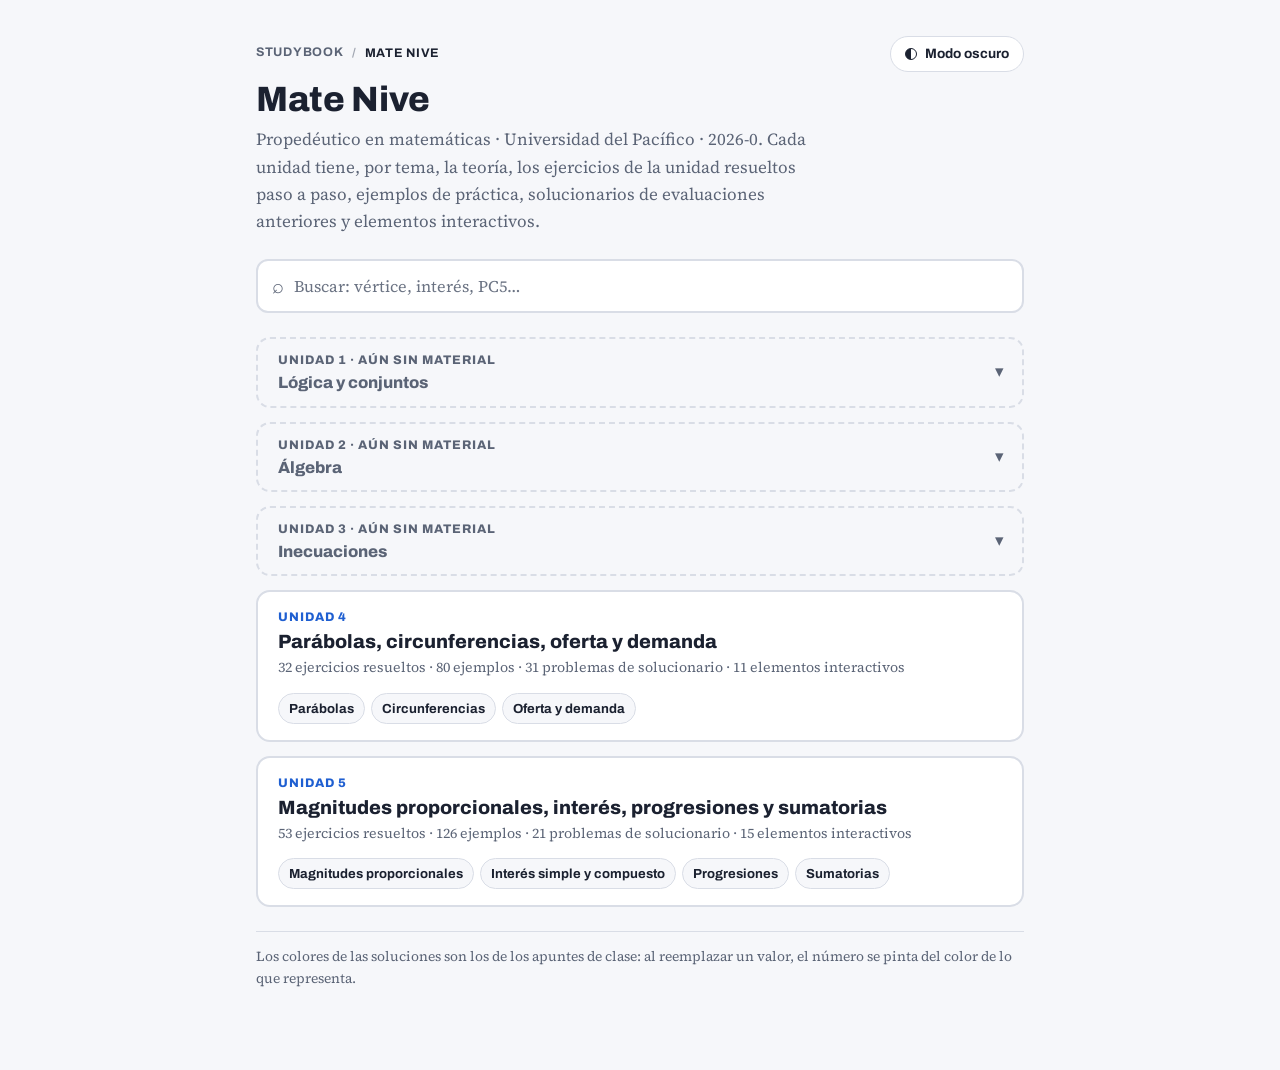
==== commit abd63554: "Adaptar sumatorias e interés al repaso de la clase 59 y agregar preguntas de repaso - Sumatorias: té" ====
--- a/docs/mate-nive/index.html
+++ b/docs/mate-nive/index.html
@@ -49,7 +49,7 @@
 
 <div id="continuar" data-course="mate-nive" hidden></div>
 
-<!-- sb:course-units --><ol class="ucards"><li class="ucard soon"><details><summary class="ucard-main"><span class="u-n">Unidad 1 · aún sin material</span><span class="u-title">Lógica y conjuntos</span></summary><ul class="u-topics"><li><span>Lógica proposicional</span></li><li><span>Conjuntos y cuantificadores</span></li><li><span>Operaciones con conjuntos</span></li><li><span>Conjuntos finitos</span></li></ul></details></li><li class="ucard soon"><details><summary class="ucard-main"><span class="u-n">Unidad 2 · aún sin material</span><span class="u-title">Álgebra</span></summary><ul class="u-topics"><li><span>Leyes de exponentes</span></li><li><span>Logaritmos</span></li><li><span>Productos notables</span></li><li><span>Racionalización</span></li><li><span>Polinomios</span></li><li><span>División de polinomios</span></li><li><span>Ecuaciones lineales y cuadráticas</span></li><li><span>Valor absoluto</span></li><li><span>Sistemas de ecuaciones lineales</span></li><li><span>Fracciones parciales</span></li></ul></details></li><li class="ucard soon"><details><summary class="ucard-main"><span class="u-n">Unidad 3 · aún sin material</span><span class="u-title">Inecuaciones</span></summary><ul class="u-topics"><li><span>Inecuaciones lineales</span></li><li><span>Inecuaciones cuadráticas</span></li><li><span>Inecuaciones con radicales</span></li><li><span>Inecuaciones racionales</span></li></ul></details></li><li class="ucard"><a class="ucard-main" href="unidad-4.html"><span class="u-n">Unidad 4</span><span class="u-title">Parábolas, circunferencias, oferta y demanda</span><span class="u-meta">32 ejercicios resueltos · 80 ejemplos · 30 problemas de solucionario · 11 elementos interactivos</span></a><div class="prog" data-unit="mate-nive/unidad-4" hidden></div><ul class="u-topics"><li><a href="unidad-4.html#parabolas">Parábolas</a></li><li><a href="unidad-4.html#circunferencias">Circunferencias</a></li><li><a href="unidad-4.html#oferta-demanda">Oferta y demanda</a></li></ul></li><li class="ucard"><a class="ucard-main" href="unidad-5.html"><span class="u-n">Unidad 5</span><span class="u-title">Magnitudes proporcionales, interés, progresiones y sumatorias</span><span class="u-meta">53 ejercicios resueltos · 126 ejemplos · 18 problemas de solucionario · 15 elementos interactivos</span></a><div class="prog" data-unit="mate-nive/unidad-5" hidden></div><ul class="u-topics"><li><a href="unidad-5.html#magnitudes">Magnitudes proporcionales</a></li><li><a href="unidad-5.html#interes">Interés simple y compuesto</a></li><li><a href="unidad-5.html#progresiones">Progresiones</a></li><li><a href="unidad-5.html#sumatorias">Sumatorias</a></li></ul></li></ol><!-- /sb:course-units -->
+<!-- sb:course-units --><ol class="ucards"><li class="ucard soon"><details><summary class="ucard-main"><span class="u-n">Unidad 1 · aún sin material</span><span class="u-title">Lógica y conjuntos</span></summary><ul class="u-topics"><li><span>Lógica proposicional</span></li><li><span>Conjuntos y cuantificadores</span></li><li><span>Operaciones con conjuntos</span></li><li><span>Conjuntos finitos</span></li></ul></details></li><li class="ucard soon"><details><summary class="ucard-main"><span class="u-n">Unidad 2 · aún sin material</span><span class="u-title">Álgebra</span></summary><ul class="u-topics"><li><span>Leyes de exponentes</span></li><li><span>Logaritmos</span></li><li><span>Productos notables</span></li><li><span>Racionalización</span></li><li><span>Polinomios</span></li><li><span>División de polinomios</span></li><li><span>Ecuaciones lineales y cuadráticas</span></li><li><span>Valor absoluto</span></li><li><span>Sistemas de ecuaciones lineales</span></li><li><span>Fracciones parciales</span></li></ul></details></li><li class="ucard soon"><details><summary class="ucard-main"><span class="u-n">Unidad 3 · aún sin material</span><span class="u-title">Inecuaciones</span></summary><ul class="u-topics"><li><span>Inecuaciones lineales</span></li><li><span>Inecuaciones cuadráticas</span></li><li><span>Inecuaciones con radicales</span></li><li><span>Inecuaciones racionales</span></li></ul></details></li><li class="ucard"><a class="ucard-main" href="unidad-4.html"><span class="u-n">Unidad 4</span><span class="u-title">Parábolas, circunferencias, oferta y demanda</span><span class="u-meta">32 ejercicios resueltos · 80 ejemplos · 31 problemas de solucionario · 11 elementos interactivos</span></a><div class="prog" data-unit="mate-nive/unidad-4" hidden></div><ul class="u-topics"><li><a href="unidad-4.html#parabolas">Parábolas</a></li><li><a href="unidad-4.html#circunferencias">Circunferencias</a></li><li><a href="unidad-4.html#oferta-demanda">Oferta y demanda</a></li></ul></li><li class="ucard"><a class="ucard-main" href="unidad-5.html"><span class="u-n">Unidad 5</span><span class="u-title">Magnitudes proporcionales, interés, progresiones y sumatorias</span><span class="u-meta">53 ejercicios resueltos · 126 ejemplos · 21 problemas de solucionario · 15 elementos interactivos</span></a><div class="prog" data-unit="mate-nive/unidad-5" hidden></div><ul class="u-topics"><li><a href="unidad-5.html#magnitudes">Magnitudes proporcionales</a></li><li><a href="unidad-5.html#interes">Interés simple y compuesto</a></li><li><a href="unidad-5.html#progresiones">Progresiones</a></li><li><a href="unidad-5.html#sumatorias">Sumatorias</a></li></ul></li></ol><!-- /sb:course-units -->
 
 <p class="foot">Los colores de las soluciones son los de los apuntes de clase: al reemplazar un valor, el número se pinta del color de lo que representa.</p>
 </div>
--- a/docs/css/study.css
+++ b/docs/css/study.css
@@ -282,7 +282,8 @@
   .tbl td{border:none;padding:3px 0;white-space:normal}
   .tbl td:first-child{font-size:.95rem}
   .tbl td:first-child::before{content:"Ejercicio "}
-  .tbl td[data-label]:not(:first-child)::before{content:attr(data-label) ": ";display:block;font-family:var(--f-display);font-size:.7rem;letter-spacing:.06em;text-transform:uppercase;color:var(--muted)}
+  .tbl td[data-label]:not(:first-child)::before,.tbl-k td[data-label]:first-child::before{content:attr(data-label) ": ";display:block;font-family:var(--f-display);font-size:.7rem;letter-spacing:.06em;text-transform:uppercase;color:var(--muted)}
+  .tbl-k td:first-child{font-size:inherit}
   .aspa2{font-size:1rem;column-gap:6px}
   .teo-card{width:calc(100vw - 24px);max-height:62vh}
 }
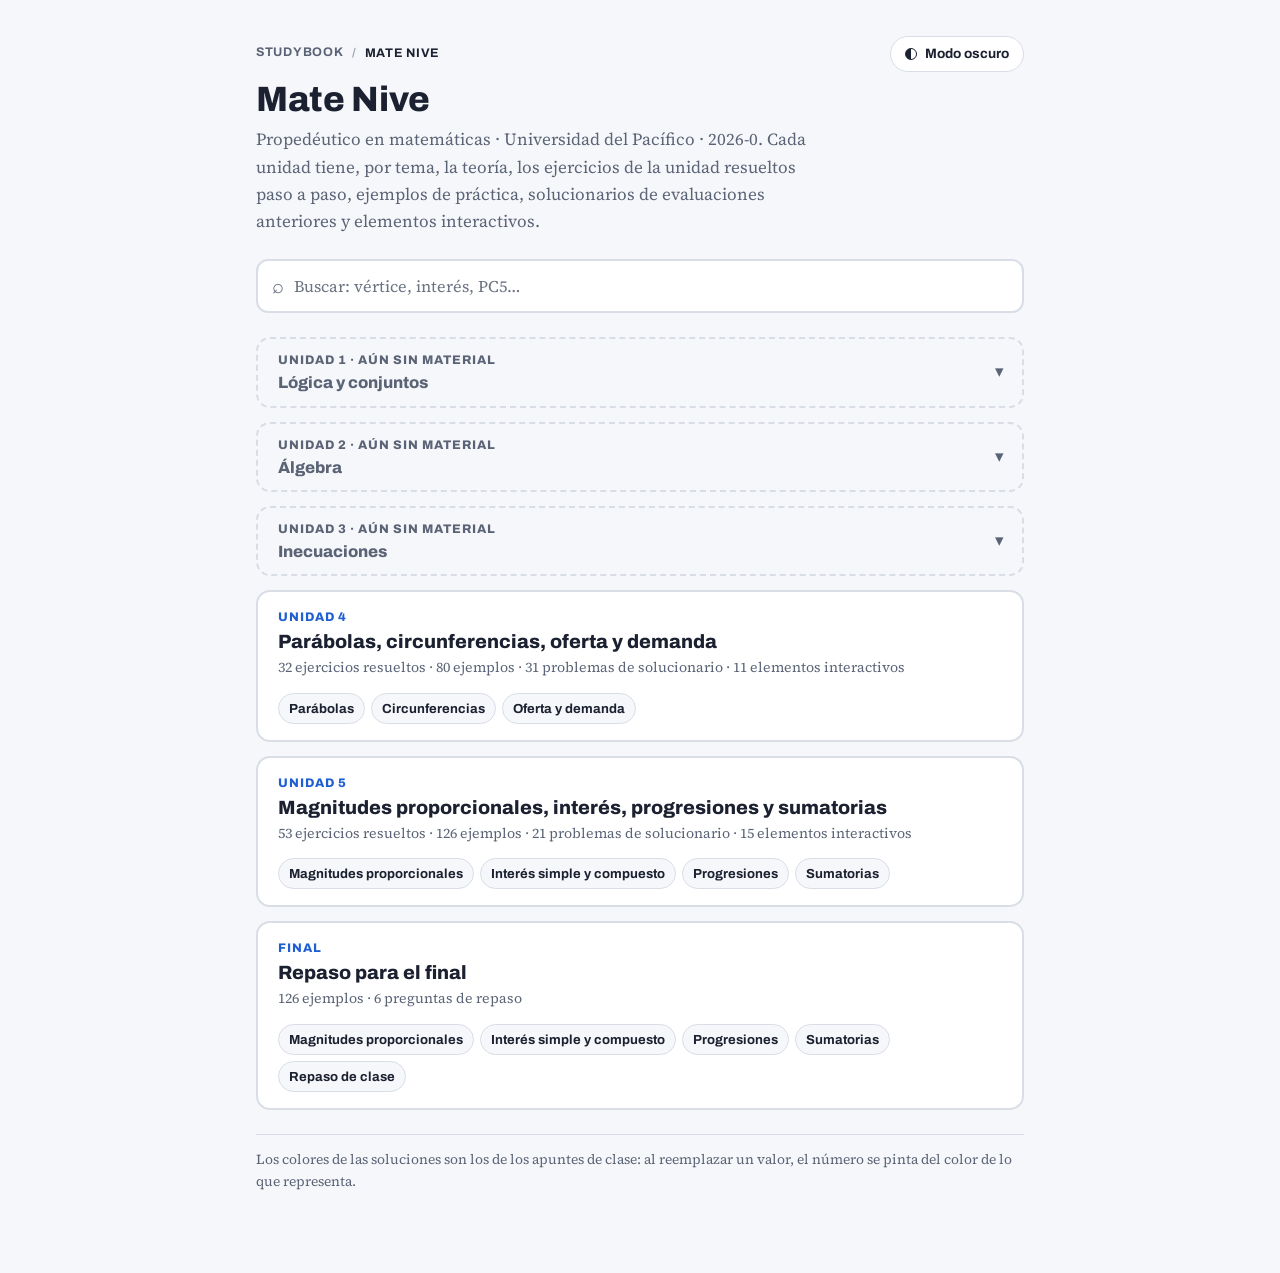
==== commit 812a2c47: "Agregar la página Final: ejemplos de la Unidad 5 por tema y preguntas del repaso de clase - tools/fi" ====
--- a/docs/mate-nive/index.html
+++ b/docs/mate-nive/index.html
@@ -49,7 +49,7 @@
 
 <div id="continuar" data-course="mate-nive" hidden></div>
 
-<!-- sb:course-units --><ol class="ucards"><li class="ucard soon"><details><summary class="ucard-main"><span class="u-n">Unidad 1 · aún sin material</span><span class="u-title">Lógica y conjuntos</span></summary><ul class="u-topics"><li><span>Lógica proposicional</span></li><li><span>Conjuntos y cuantificadores</span></li><li><span>Operaciones con conjuntos</span></li><li><span>Conjuntos finitos</span></li></ul></details></li><li class="ucard soon"><details><summary class="ucard-main"><span class="u-n">Unidad 2 · aún sin material</span><span class="u-title">Álgebra</span></summary><ul class="u-topics"><li><span>Leyes de exponentes</span></li><li><span>Logaritmos</span></li><li><span>Productos notables</span></li><li><span>Racionalización</span></li><li><span>Polinomios</span></li><li><span>División de polinomios</span></li><li><span>Ecuaciones lineales y cuadráticas</span></li><li><span>Valor absoluto</span></li><li><span>Sistemas de ecuaciones lineales</span></li><li><span>Fracciones parciales</span></li></ul></details></li><li class="ucard soon"><details><summary class="ucard-main"><span class="u-n">Unidad 3 · aún sin material</span><span class="u-title">Inecuaciones</span></summary><ul class="u-topics"><li><span>Inecuaciones lineales</span></li><li><span>Inecuaciones cuadráticas</span></li><li><span>Inecuaciones con radicales</span></li><li><span>Inecuaciones racionales</span></li></ul></details></li><li class="ucard"><a class="ucard-main" href="unidad-4.html"><span class="u-n">Unidad 4</span><span class="u-title">Parábolas, circunferencias, oferta y demanda</span><span class="u-meta">32 ejercicios resueltos · 80 ejemplos · 31 problemas de solucionario · 11 elementos interactivos</span></a><div class="prog" data-unit="mate-nive/unidad-4" hidden></div><ul class="u-topics"><li><a href="unidad-4.html#parabolas">Parábolas</a></li><li><a href="unidad-4.html#circunferencias">Circunferencias</a></li><li><a href="unidad-4.html#oferta-demanda">Oferta y demanda</a></li></ul></li><li class="ucard"><a class="ucard-main" href="unidad-5.html"><span class="u-n">Unidad 5</span><span class="u-title">Magnitudes proporcionales, interés, progresiones y sumatorias</span><span class="u-meta">53 ejercicios resueltos · 126 ejemplos · 21 problemas de solucionario · 15 elementos interactivos</span></a><div class="prog" data-unit="mate-nive/unidad-5" hidden></div><ul class="u-topics"><li><a href="unidad-5.html#magnitudes">Magnitudes proporcionales</a></li><li><a href="unidad-5.html#interes">Interés simple y compuesto</a></li><li><a href="unidad-5.html#progresiones">Progresiones</a></li><li><a href="unidad-5.html#sumatorias">Sumatorias</a></li></ul></li></ol><!-- /sb:course-units -->
+<!-- sb:course-units --><ol class="ucards"><li class="ucard soon"><details><summary class="ucard-main"><span class="u-n">Unidad 1 · aún sin material</span><span class="u-title">Lógica y conjuntos</span></summary><ul class="u-topics"><li><span>Lógica proposicional</span></li><li><span>Conjuntos y cuantificadores</span></li><li><span>Operaciones con conjuntos</span></li><li><span>Conjuntos finitos</span></li></ul></details></li><li class="ucard soon"><details><summary class="ucard-main"><span class="u-n">Unidad 2 · aún sin material</span><span class="u-title">Álgebra</span></summary><ul class="u-topics"><li><span>Leyes de exponentes</span></li><li><span>Logaritmos</span></li><li><span>Productos notables</span></li><li><span>Racionalización</span></li><li><span>Polinomios</span></li><li><span>División de polinomios</span></li><li><span>Ecuaciones lineales y cuadráticas</span></li><li><span>Valor absoluto</span></li><li><span>Sistemas de ecuaciones lineales</span></li><li><span>Fracciones parciales</span></li></ul></details></li><li class="ucard soon"><details><summary class="ucard-main"><span class="u-n">Unidad 3 · aún sin material</span><span class="u-title">Inecuaciones</span></summary><ul class="u-topics"><li><span>Inecuaciones lineales</span></li><li><span>Inecuaciones cuadráticas</span></li><li><span>Inecuaciones con radicales</span></li><li><span>Inecuaciones racionales</span></li></ul></details></li><li class="ucard"><a class="ucard-main" href="unidad-4.html"><span class="u-n">Unidad 4</span><span class="u-title">Parábolas, circunferencias, oferta y demanda</span><span class="u-meta">32 ejercicios resueltos · 80 ejemplos · 31 problemas de solucionario · 11 elementos interactivos</span></a><div class="prog" data-unit="mate-nive/unidad-4" hidden></div><ul class="u-topics"><li><a href="unidad-4.html#parabolas">Parábolas</a></li><li><a href="unidad-4.html#circunferencias">Circunferencias</a></li><li><a href="unidad-4.html#oferta-demanda">Oferta y demanda</a></li></ul></li><li class="ucard"><a class="ucard-main" href="unidad-5.html"><span class="u-n">Unidad 5</span><span class="u-title">Magnitudes proporcionales, interés, progresiones y sumatorias</span><span class="u-meta">53 ejercicios resueltos · 126 ejemplos · 21 problemas de solucionario · 15 elementos interactivos</span></a><div class="prog" data-unit="mate-nive/unidad-5" hidden></div><ul class="u-topics"><li><a href="unidad-5.html#magnitudes">Magnitudes proporcionales</a></li><li><a href="unidad-5.html#interes">Interés simple y compuesto</a></li><li><a href="unidad-5.html#progresiones">Progresiones</a></li><li><a href="unidad-5.html#sumatorias">Sumatorias</a></li></ul></li><li class="ucard"><a class="ucard-main" href="final.html"><span class="u-n">Final</span><span class="u-title">Repaso para el final</span><span class="u-meta">126 ejemplos · 6 preguntas de repaso</span></a><div class="prog" data-unit="mate-nive/final" hidden></div><ul class="u-topics"><li><a href="final.html#magnitudes">Magnitudes proporcionales</a></li><li><a href="final.html#interes">Interés simple y compuesto</a></li><li><a href="final.html#progresiones">Progresiones</a></li><li><a href="final.html#sumatorias">Sumatorias</a></li><li><a href="final.html#repaso">Repaso de clase</a></li></ul></li></ol><!-- /sb:course-units -->
 
 <p class="foot">Los colores de las soluciones son los de los apuntes de clase: al reemplazar un valor, el número se pinta del color de lo que representa.</p>
 </div>
--- a/docs/css/study.css
+++ b/docs/css/study.css
@@ -88,11 +88,11 @@
 .tabs{overflow-x:auto;overflow-y:hidden}
 .tab{white-space:nowrap}
 .cc-sub{margin-top:10px;padding-top:12px;border-top:1px solid var(--rule);font-size:1.15rem}
-.teo-btn{all:unset;box-sizing:border-box;cursor:pointer;margin-left:auto;font-family:var(--f-display);font-weight:700;font-size:.8rem;color:var(--purple);background:var(--purple-soft);border:1.5px solid transparent;border-radius:999px;padding:4px 12px;white-space:nowrap}
-.teo-btn:hover,.teo-btn[aria-expanded="true"]{border-color:var(--purple)}
-.teo-btn:focus-visible{outline:2px solid var(--purple);outline-offset:2px}
+.teo-btn,.teo-link{all:unset;box-sizing:border-box;cursor:pointer;margin-left:auto;font-family:var(--f-display);font-weight:700;font-size:.8rem;color:var(--purple);background:var(--purple-soft);border:1.5px solid transparent;border-radius:999px;padding:4px 12px;white-space:nowrap}
+.teo-btn:hover,.teo-btn[aria-expanded="true"],.teo-link:hover{border-color:var(--purple)}
+.teo-btn:focus-visible,.teo-link:focus-visible{outline:2px solid var(--purple);outline-offset:2px}
 .head-btns{margin-left:auto;display:flex;flex-wrap:wrap;justify-content:flex-end;gap:6px}
-.head-btns .teo-btn,.head-btns .sim-btn{margin-left:0}
+.head-btns .teo-btn,.head-btns .teo-link,.head-btns .sim-btn{margin-left:0}
 .box > .box-link{align-self:flex-start;margin-left:0;margin-top:4px}
 .ex-group{font-size:1.2rem;padding-top:14px;border-top:2px solid var(--ink);scroll-margin-top:16px}
 .teo-card{position:fixed;z-index:60;width:min(460px,calc(100vw - 24px));max-height:min(70vh,580px);overflow:auto;background:var(--sheet);color:var(--ink);border:1.5px solid var(--purple);border-radius:12px;box-shadow:0 14px 36px rgba(15,20,30,.22);padding:12px 16px 14px;display:flex;flex-direction:column;gap:10px;font-size:.92rem}
@@ -266,7 +266,7 @@
   .ej-head{gap:6px 10px}
   .ej-head h3{font-size:1rem}
   .head-btns{margin-left:0;width:100%;justify-content:flex-start}
-  .sim-btn,.teo-btn{font-size:.76rem;padding:5px 11px}
+  .sim-btn,.teo-btn,.teo-link{font-size:.76rem;padding:5px 11px}
   .enun{font-size:.9rem;padding-left:10px}
   .paso{font-size:.86rem}
   .math.d-only{display:none}
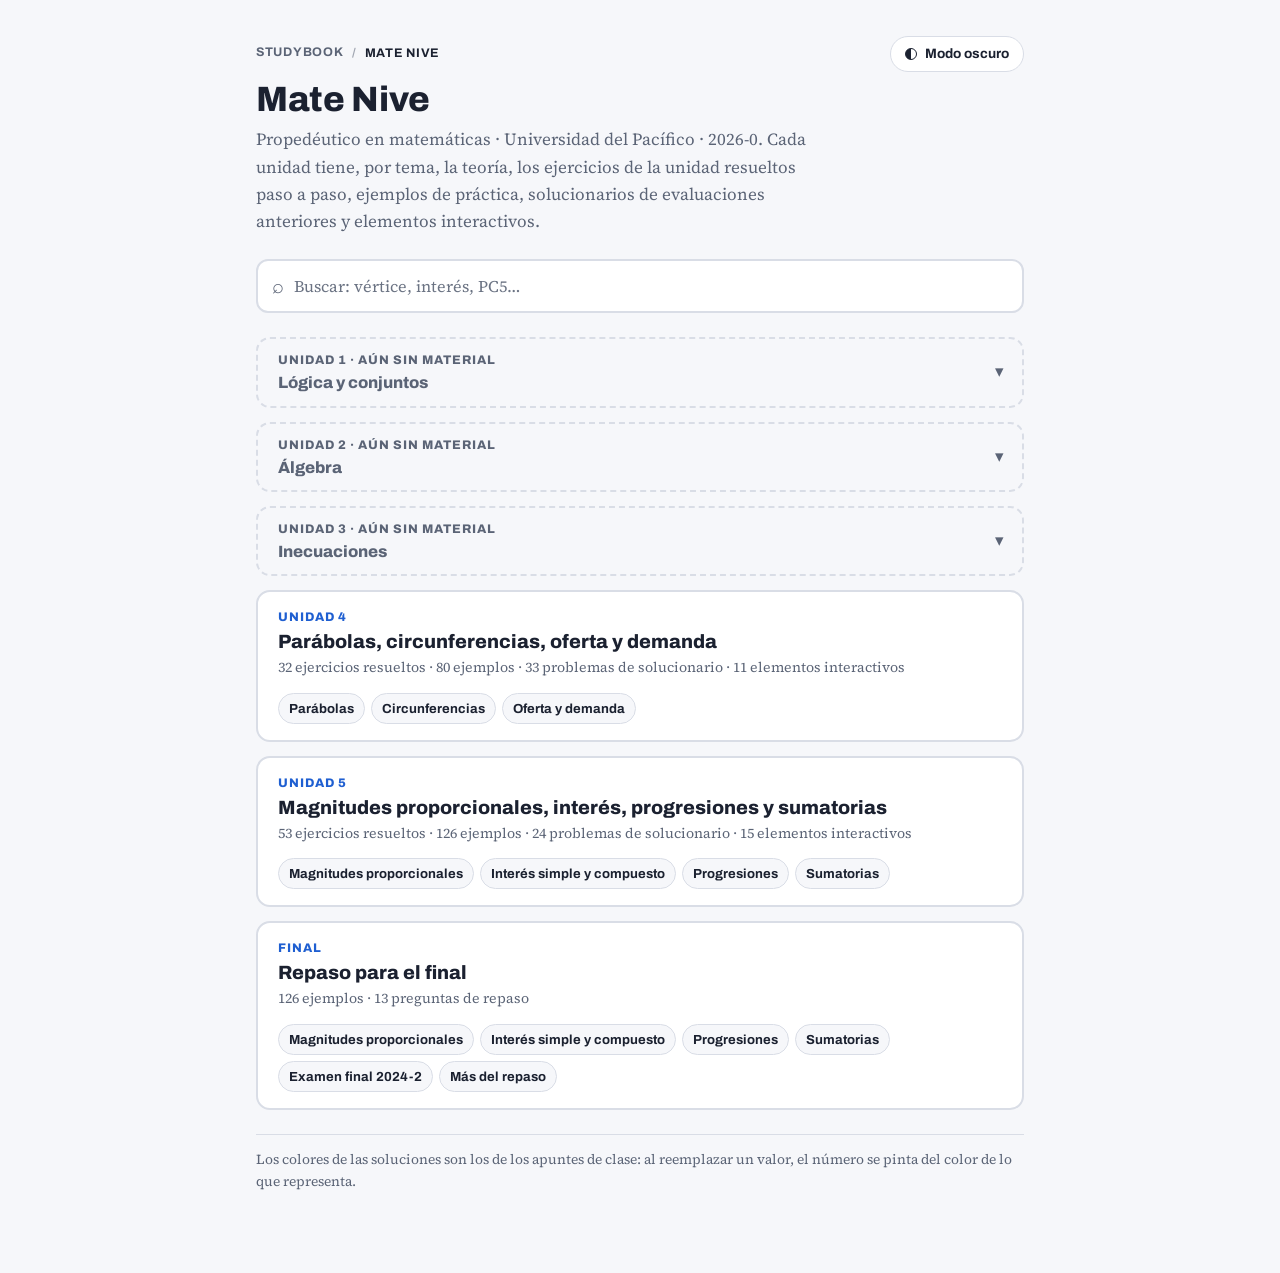
==== commit 64919859: "Agregar el examen final 2024-2 de la asesoría previa al final - Nuevas preguntas en los solucionario" ====
--- a/docs/mate-nive/index.html
+++ b/docs/mate-nive/index.html
@@ -49,7 +49,7 @@
 
 <div id="continuar" data-course="mate-nive" hidden></div>
 
-<!-- sb:course-units --><ol class="ucards"><li class="ucard soon"><details><summary class="ucard-main"><span class="u-n">Unidad 1 · aún sin material</span><span class="u-title">Lógica y conjuntos</span></summary><ul class="u-topics"><li><span>Lógica proposicional</span></li><li><span>Conjuntos y cuantificadores</span></li><li><span>Operaciones con conjuntos</span></li><li><span>Conjuntos finitos</span></li></ul></details></li><li class="ucard soon"><details><summary class="ucard-main"><span class="u-n">Unidad 2 · aún sin material</span><span class="u-title">Álgebra</span></summary><ul class="u-topics"><li><span>Leyes de exponentes</span></li><li><span>Logaritmos</span></li><li><span>Productos notables</span></li><li><span>Racionalización</span></li><li><span>Polinomios</span></li><li><span>División de polinomios</span></li><li><span>Ecuaciones lineales y cuadráticas</span></li><li><span>Valor absoluto</span></li><li><span>Sistemas de ecuaciones lineales</span></li><li><span>Fracciones parciales</span></li></ul></details></li><li class="ucard soon"><details><summary class="ucard-main"><span class="u-n">Unidad 3 · aún sin material</span><span class="u-title">Inecuaciones</span></summary><ul class="u-topics"><li><span>Inecuaciones lineales</span></li><li><span>Inecuaciones cuadráticas</span></li><li><span>Inecuaciones con radicales</span></li><li><span>Inecuaciones racionales</span></li></ul></details></li><li class="ucard"><a class="ucard-main" href="unidad-4.html"><span class="u-n">Unidad 4</span><span class="u-title">Parábolas, circunferencias, oferta y demanda</span><span class="u-meta">32 ejercicios resueltos · 80 ejemplos · 31 problemas de solucionario · 11 elementos interactivos</span></a><div class="prog" data-unit="mate-nive/unidad-4" hidden></div><ul class="u-topics"><li><a href="unidad-4.html#parabolas">Parábolas</a></li><li><a href="unidad-4.html#circunferencias">Circunferencias</a></li><li><a href="unidad-4.html#oferta-demanda">Oferta y demanda</a></li></ul></li><li class="ucard"><a class="ucard-main" href="unidad-5.html"><span class="u-n">Unidad 5</span><span class="u-title">Magnitudes proporcionales, interés, progresiones y sumatorias</span><span class="u-meta">53 ejercicios resueltos · 126 ejemplos · 21 problemas de solucionario · 15 elementos interactivos</span></a><div class="prog" data-unit="mate-nive/unidad-5" hidden></div><ul class="u-topics"><li><a href="unidad-5.html#magnitudes">Magnitudes proporcionales</a></li><li><a href="unidad-5.html#interes">Interés simple y compuesto</a></li><li><a href="unidad-5.html#progresiones">Progresiones</a></li><li><a href="unidad-5.html#sumatorias">Sumatorias</a></li></ul></li><li class="ucard"><a class="ucard-main" href="final.html"><span class="u-n">Final</span><span class="u-title">Repaso para el final</span><span class="u-meta">126 ejemplos · 6 preguntas de repaso</span></a><div class="prog" data-unit="mate-nive/final" hidden></div><ul class="u-topics"><li><a href="final.html#magnitudes">Magnitudes proporcionales</a></li><li><a href="final.html#interes">Interés simple y compuesto</a></li><li><a href="final.html#progresiones">Progresiones</a></li><li><a href="final.html#sumatorias">Sumatorias</a></li><li><a href="final.html#repaso">Repaso de clase</a></li></ul></li></ol><!-- /sb:course-units -->
+<!-- sb:course-units --><ol class="ucards"><li class="ucard soon"><details><summary class="ucard-main"><span class="u-n">Unidad 1 · aún sin material</span><span class="u-title">Lógica y conjuntos</span></summary><ul class="u-topics"><li><span>Lógica proposicional</span></li><li><span>Conjuntos y cuantificadores</span></li><li><span>Operaciones con conjuntos</span></li><li><span>Conjuntos finitos</span></li></ul></details></li><li class="ucard soon"><details><summary class="ucard-main"><span class="u-n">Unidad 2 · aún sin material</span><span class="u-title">Álgebra</span></summary><ul class="u-topics"><li><span>Leyes de exponentes</span></li><li><span>Logaritmos</span></li><li><span>Productos notables</span></li><li><span>Racionalización</span></li><li><span>Polinomios</span></li><li><span>División de polinomios</span></li><li><span>Ecuaciones lineales y cuadráticas</span></li><li><span>Valor absoluto</span></li><li><span>Sistemas de ecuaciones lineales</span></li><li><span>Fracciones parciales</span></li></ul></details></li><li class="ucard soon"><details><summary class="ucard-main"><span class="u-n">Unidad 3 · aún sin material</span><span class="u-title">Inecuaciones</span></summary><ul class="u-topics"><li><span>Inecuaciones lineales</span></li><li><span>Inecuaciones cuadráticas</span></li><li><span>Inecuaciones con radicales</span></li><li><span>Inecuaciones racionales</span></li></ul></details></li><li class="ucard"><a class="ucard-main" href="unidad-4.html"><span class="u-n">Unidad 4</span><span class="u-title">Parábolas, circunferencias, oferta y demanda</span><span class="u-meta">32 ejercicios resueltos · 80 ejemplos · 33 problemas de solucionario · 11 elementos interactivos</span></a><div class="prog" data-unit="mate-nive/unidad-4" hidden></div><ul class="u-topics"><li><a href="unidad-4.html#parabolas">Parábolas</a></li><li><a href="unidad-4.html#circunferencias">Circunferencias</a></li><li><a href="unidad-4.html#oferta-demanda">Oferta y demanda</a></li></ul></li><li class="ucard"><a class="ucard-main" href="unidad-5.html"><span class="u-n">Unidad 5</span><span class="u-title">Magnitudes proporcionales, interés, progresiones y sumatorias</span><span class="u-meta">53 ejercicios resueltos · 126 ejemplos · 24 problemas de solucionario · 15 elementos interactivos</span></a><div class="prog" data-unit="mate-nive/unidad-5" hidden></div><ul class="u-topics"><li><a href="unidad-5.html#magnitudes">Magnitudes proporcionales</a></li><li><a href="unidad-5.html#interes">Interés simple y compuesto</a></li><li><a href="unidad-5.html#progresiones">Progresiones</a></li><li><a href="unidad-5.html#sumatorias">Sumatorias</a></li></ul></li><li class="ucard"><a class="ucard-main" href="final.html"><span class="u-n">Final</span><span class="u-title">Repaso para el final</span><span class="u-meta">126 ejemplos · 13 preguntas de repaso</span></a><div class="prog" data-unit="mate-nive/final" hidden></div><ul class="u-topics"><li><a href="final.html#magnitudes">Magnitudes proporcionales</a></li><li><a href="final.html#interes">Interés simple y compuesto</a></li><li><a href="final.html#progresiones">Progresiones</a></li><li><a href="final.html#sumatorias">Sumatorias</a></li><li><a href="final.html#ef-2024-2">Examen final 2024-2</a></li><li><a href="final.html#repaso">Más del repaso</a></li></ul></li></ol><!-- /sb:course-units -->
 
 <p class="foot">Los colores de las soluciones son los de los apuntes de clase: al reemplazar un valor, el número se pinta del color de lo que representa.</p>
 </div>
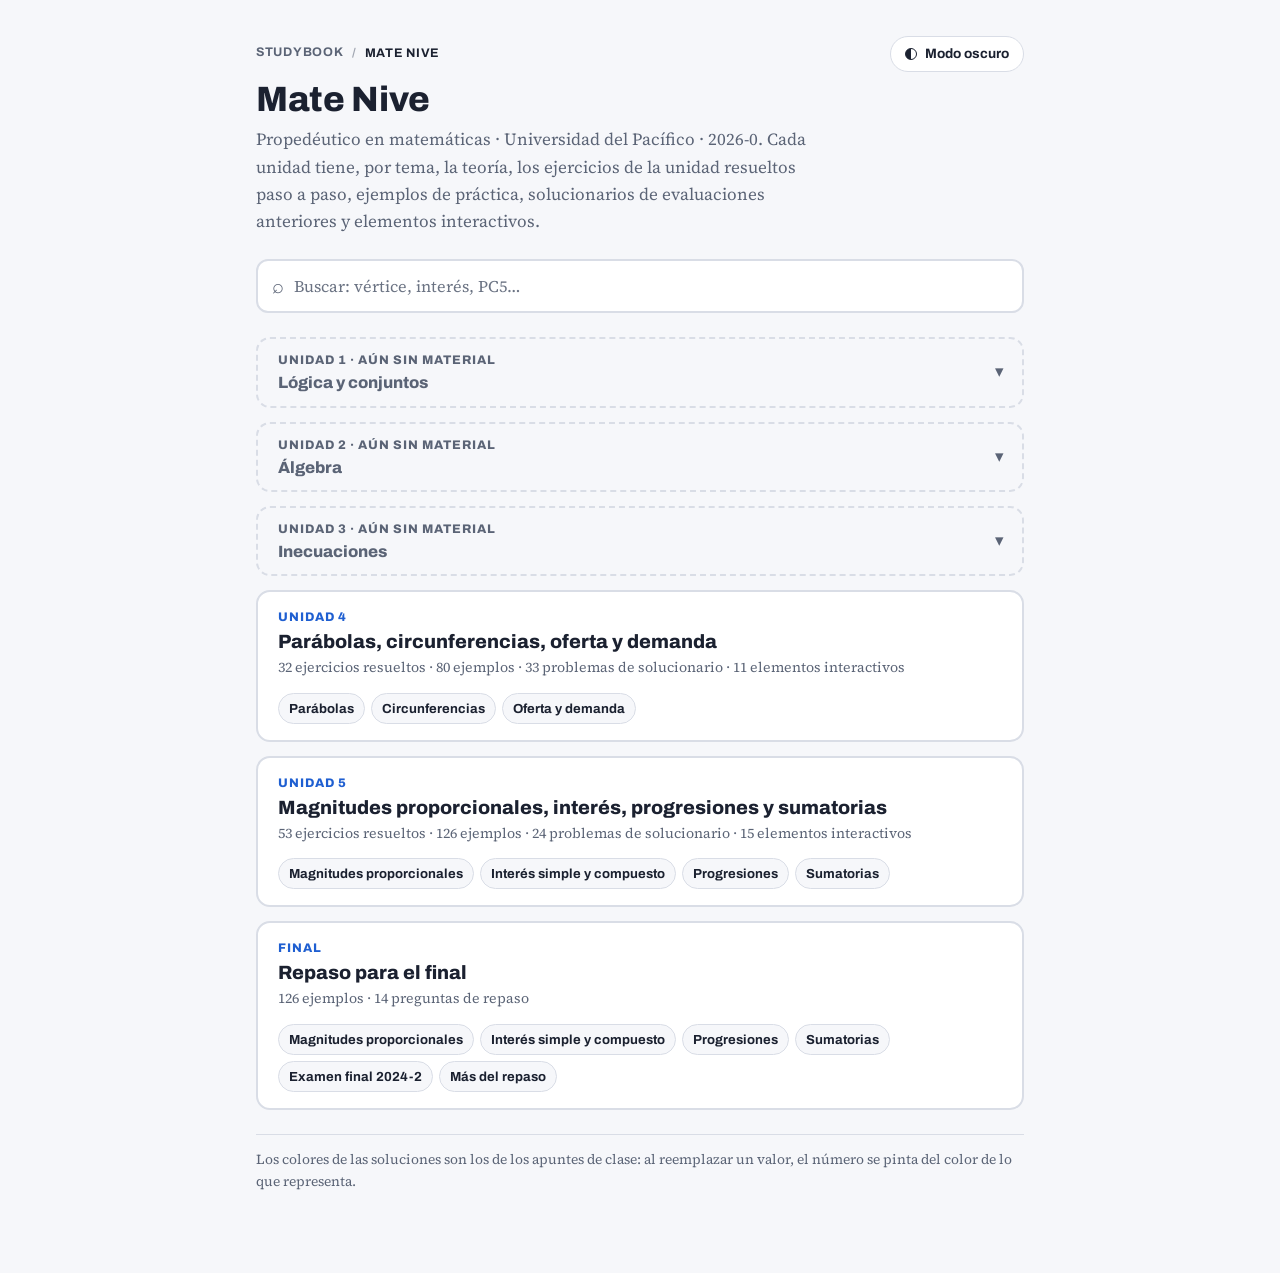
==== commit 48993087: "Agregar a Final una suma telescópica con logaritmos" ====
--- a/docs/mate-nive/index.html
+++ b/docs/mate-nive/index.html
@@ -49,7 +49,7 @@
 
 <div id="continuar" data-course="mate-nive" hidden></div>
 
-<!-- sb:course-units --><ol class="ucards"><li class="ucard soon"><details><summary class="ucard-main"><span class="u-n">Unidad 1 · aún sin material</span><span class="u-title">Lógica y conjuntos</span></summary><ul class="u-topics"><li><span>Lógica proposicional</span></li><li><span>Conjuntos y cuantificadores</span></li><li><span>Operaciones con conjuntos</span></li><li><span>Conjuntos finitos</span></li></ul></details></li><li class="ucard soon"><details><summary class="ucard-main"><span class="u-n">Unidad 2 · aún sin material</span><span class="u-title">Álgebra</span></summary><ul class="u-topics"><li><span>Leyes de exponentes</span></li><li><span>Logaritmos</span></li><li><span>Productos notables</span></li><li><span>Racionalización</span></li><li><span>Polinomios</span></li><li><span>División de polinomios</span></li><li><span>Ecuaciones lineales y cuadráticas</span></li><li><span>Valor absoluto</span></li><li><span>Sistemas de ecuaciones lineales</span></li><li><span>Fracciones parciales</span></li></ul></details></li><li class="ucard soon"><details><summary class="ucard-main"><span class="u-n">Unidad 3 · aún sin material</span><span class="u-title">Inecuaciones</span></summary><ul class="u-topics"><li><span>Inecuaciones lineales</span></li><li><span>Inecuaciones cuadráticas</span></li><li><span>Inecuaciones con radicales</span></li><li><span>Inecuaciones racionales</span></li></ul></details></li><li class="ucard"><a class="ucard-main" href="unidad-4.html"><span class="u-n">Unidad 4</span><span class="u-title">Parábolas, circunferencias, oferta y demanda</span><span class="u-meta">32 ejercicios resueltos · 80 ejemplos · 33 problemas de solucionario · 11 elementos interactivos</span></a><div class="prog" data-unit="mate-nive/unidad-4" hidden></div><ul class="u-topics"><li><a href="unidad-4.html#parabolas">Parábolas</a></li><li><a href="unidad-4.html#circunferencias">Circunferencias</a></li><li><a href="unidad-4.html#oferta-demanda">Oferta y demanda</a></li></ul></li><li class="ucard"><a class="ucard-main" href="unidad-5.html"><span class="u-n">Unidad 5</span><span class="u-title">Magnitudes proporcionales, interés, progresiones y sumatorias</span><span class="u-meta">53 ejercicios resueltos · 126 ejemplos · 24 problemas de solucionario · 15 elementos interactivos</span></a><div class="prog" data-unit="mate-nive/unidad-5" hidden></div><ul class="u-topics"><li><a href="unidad-5.html#magnitudes">Magnitudes proporcionales</a></li><li><a href="unidad-5.html#interes">Interés simple y compuesto</a></li><li><a href="unidad-5.html#progresiones">Progresiones</a></li><li><a href="unidad-5.html#sumatorias">Sumatorias</a></li></ul></li><li class="ucard"><a class="ucard-main" href="final.html"><span class="u-n">Final</span><span class="u-title">Repaso para el final</span><span class="u-meta">126 ejemplos · 13 preguntas de repaso</span></a><div class="prog" data-unit="mate-nive/final" hidden></div><ul class="u-topics"><li><a href="final.html#magnitudes">Magnitudes proporcionales</a></li><li><a href="final.html#interes">Interés simple y compuesto</a></li><li><a href="final.html#progresiones">Progresiones</a></li><li><a href="final.html#sumatorias">Sumatorias</a></li><li><a href="final.html#ef-2024-2">Examen final 2024-2</a></li><li><a href="final.html#repaso">Más del repaso</a></li></ul></li></ol><!-- /sb:course-units -->
+<!-- sb:course-units --><ol class="ucards"><li class="ucard soon"><details><summary class="ucard-main"><span class="u-n">Unidad 1 · aún sin material</span><span class="u-title">Lógica y conjuntos</span></summary><ul class="u-topics"><li><span>Lógica proposicional</span></li><li><span>Conjuntos y cuantificadores</span></li><li><span>Operaciones con conjuntos</span></li><li><span>Conjuntos finitos</span></li></ul></details></li><li class="ucard soon"><details><summary class="ucard-main"><span class="u-n">Unidad 2 · aún sin material</span><span class="u-title">Álgebra</span></summary><ul class="u-topics"><li><span>Leyes de exponentes</span></li><li><span>Logaritmos</span></li><li><span>Productos notables</span></li><li><span>Racionalización</span></li><li><span>Polinomios</span></li><li><span>División de polinomios</span></li><li><span>Ecuaciones lineales y cuadráticas</span></li><li><span>Valor absoluto</span></li><li><span>Sistemas de ecuaciones lineales</span></li><li><span>Fracciones parciales</span></li></ul></details></li><li class="ucard soon"><details><summary class="ucard-main"><span class="u-n">Unidad 3 · aún sin material</span><span class="u-title">Inecuaciones</span></summary><ul class="u-topics"><li><span>Inecuaciones lineales</span></li><li><span>Inecuaciones cuadráticas</span></li><li><span>Inecuaciones con radicales</span></li><li><span>Inecuaciones racionales</span></li></ul></details></li><li class="ucard"><a class="ucard-main" href="unidad-4.html"><span class="u-n">Unidad 4</span><span class="u-title">Parábolas, circunferencias, oferta y demanda</span><span class="u-meta">32 ejercicios resueltos · 80 ejemplos · 33 problemas de solucionario · 11 elementos interactivos</span></a><div class="prog" data-unit="mate-nive/unidad-4" hidden></div><ul class="u-topics"><li><a href="unidad-4.html#parabolas">Parábolas</a></li><li><a href="unidad-4.html#circunferencias">Circunferencias</a></li><li><a href="unidad-4.html#oferta-demanda">Oferta y demanda</a></li></ul></li><li class="ucard"><a class="ucard-main" href="unidad-5.html"><span class="u-n">Unidad 5</span><span class="u-title">Magnitudes proporcionales, interés, progresiones y sumatorias</span><span class="u-meta">53 ejercicios resueltos · 126 ejemplos · 24 problemas de solucionario · 15 elementos interactivos</span></a><div class="prog" data-unit="mate-nive/unidad-5" hidden></div><ul class="u-topics"><li><a href="unidad-5.html#magnitudes">Magnitudes proporcionales</a></li><li><a href="unidad-5.html#interes">Interés simple y compuesto</a></li><li><a href="unidad-5.html#progresiones">Progresiones</a></li><li><a href="unidad-5.html#sumatorias">Sumatorias</a></li></ul></li><li class="ucard"><a class="ucard-main" href="final.html"><span class="u-n">Final</span><span class="u-title">Repaso para el final</span><span class="u-meta">126 ejemplos · 14 preguntas de repaso</span></a><div class="prog" data-unit="mate-nive/final" hidden></div><ul class="u-topics"><li><a href="final.html#magnitudes">Magnitudes proporcionales</a></li><li><a href="final.html#interes">Interés simple y compuesto</a></li><li><a href="final.html#progresiones">Progresiones</a></li><li><a href="final.html#sumatorias">Sumatorias</a></li><li><a href="final.html#ef-2024-2">Examen final 2024-2</a></li><li><a href="final.html#repaso">Más del repaso</a></li></ul></li></ol><!-- /sb:course-units -->
 
 <p class="foot">Los colores de las soluciones son los de los apuntes de clase: al reemplazar un valor, el número se pinta del color de lo que representa.</p>
 </div>
